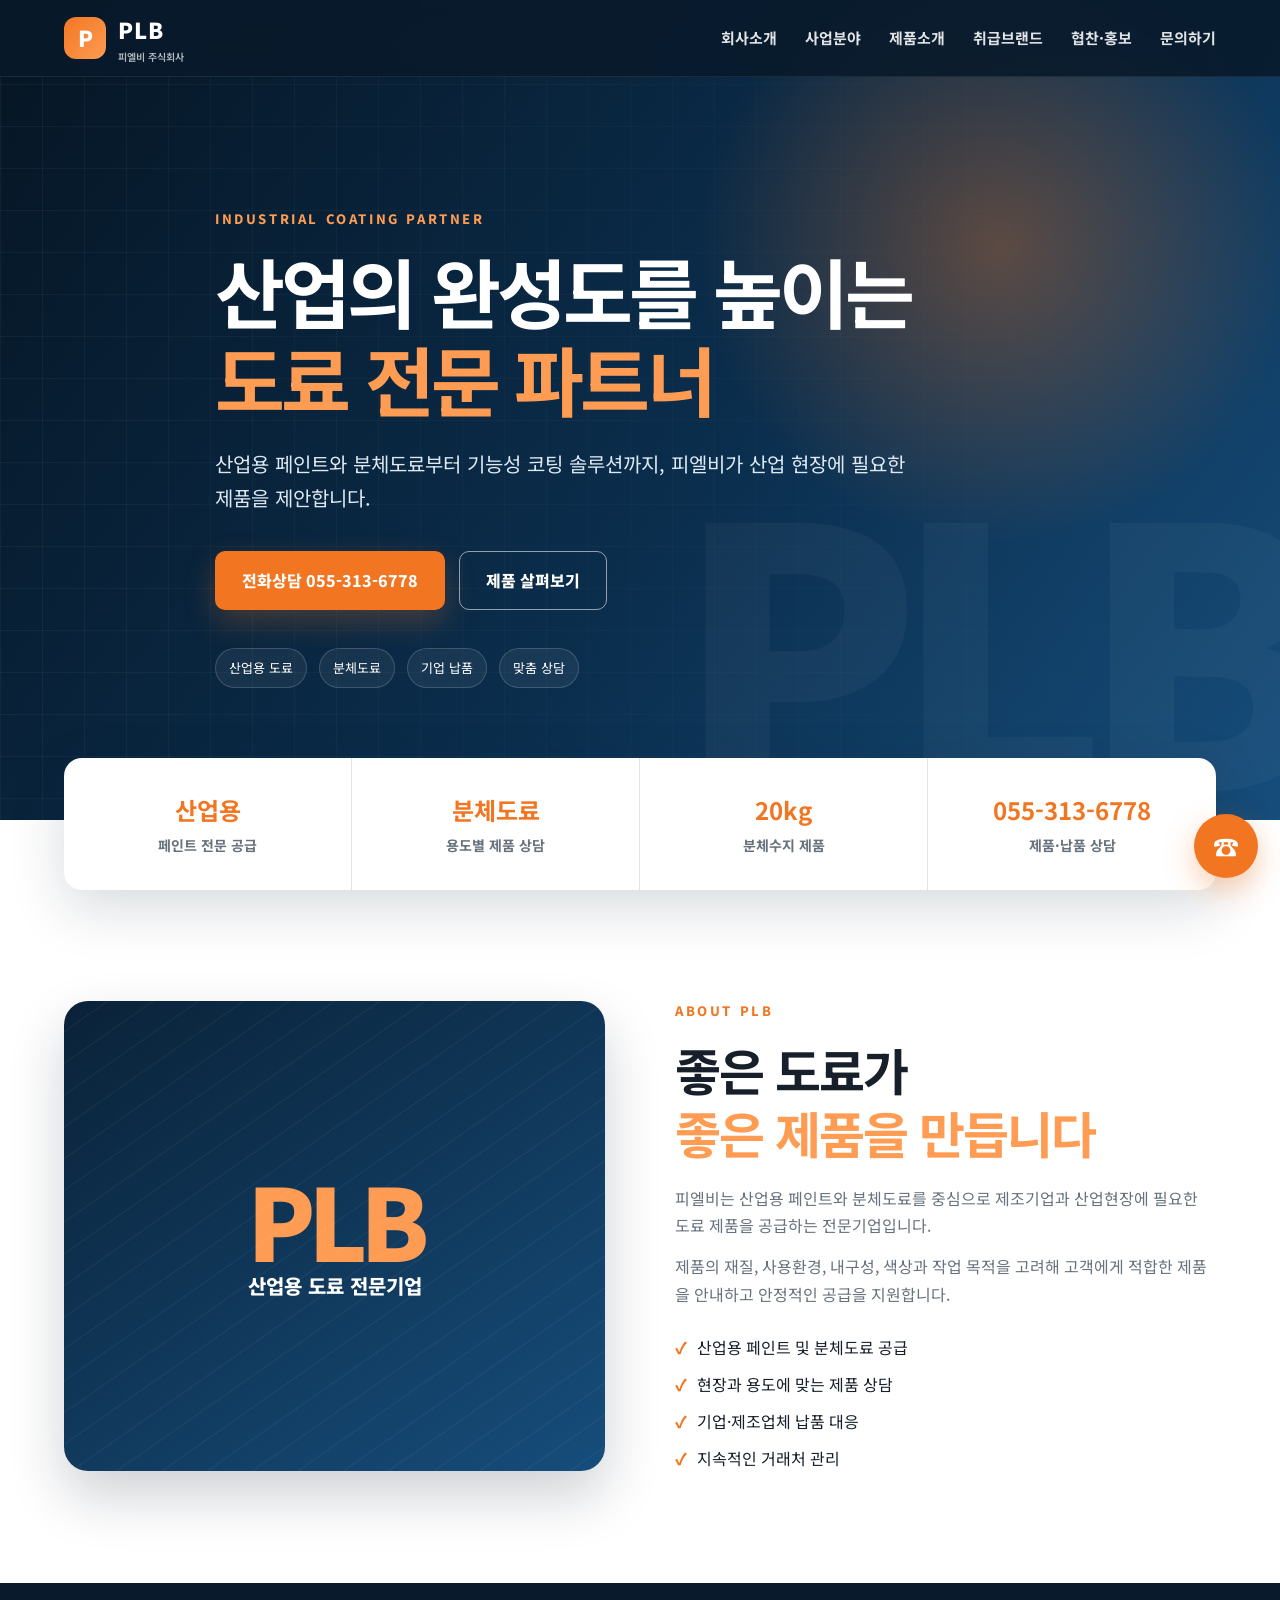
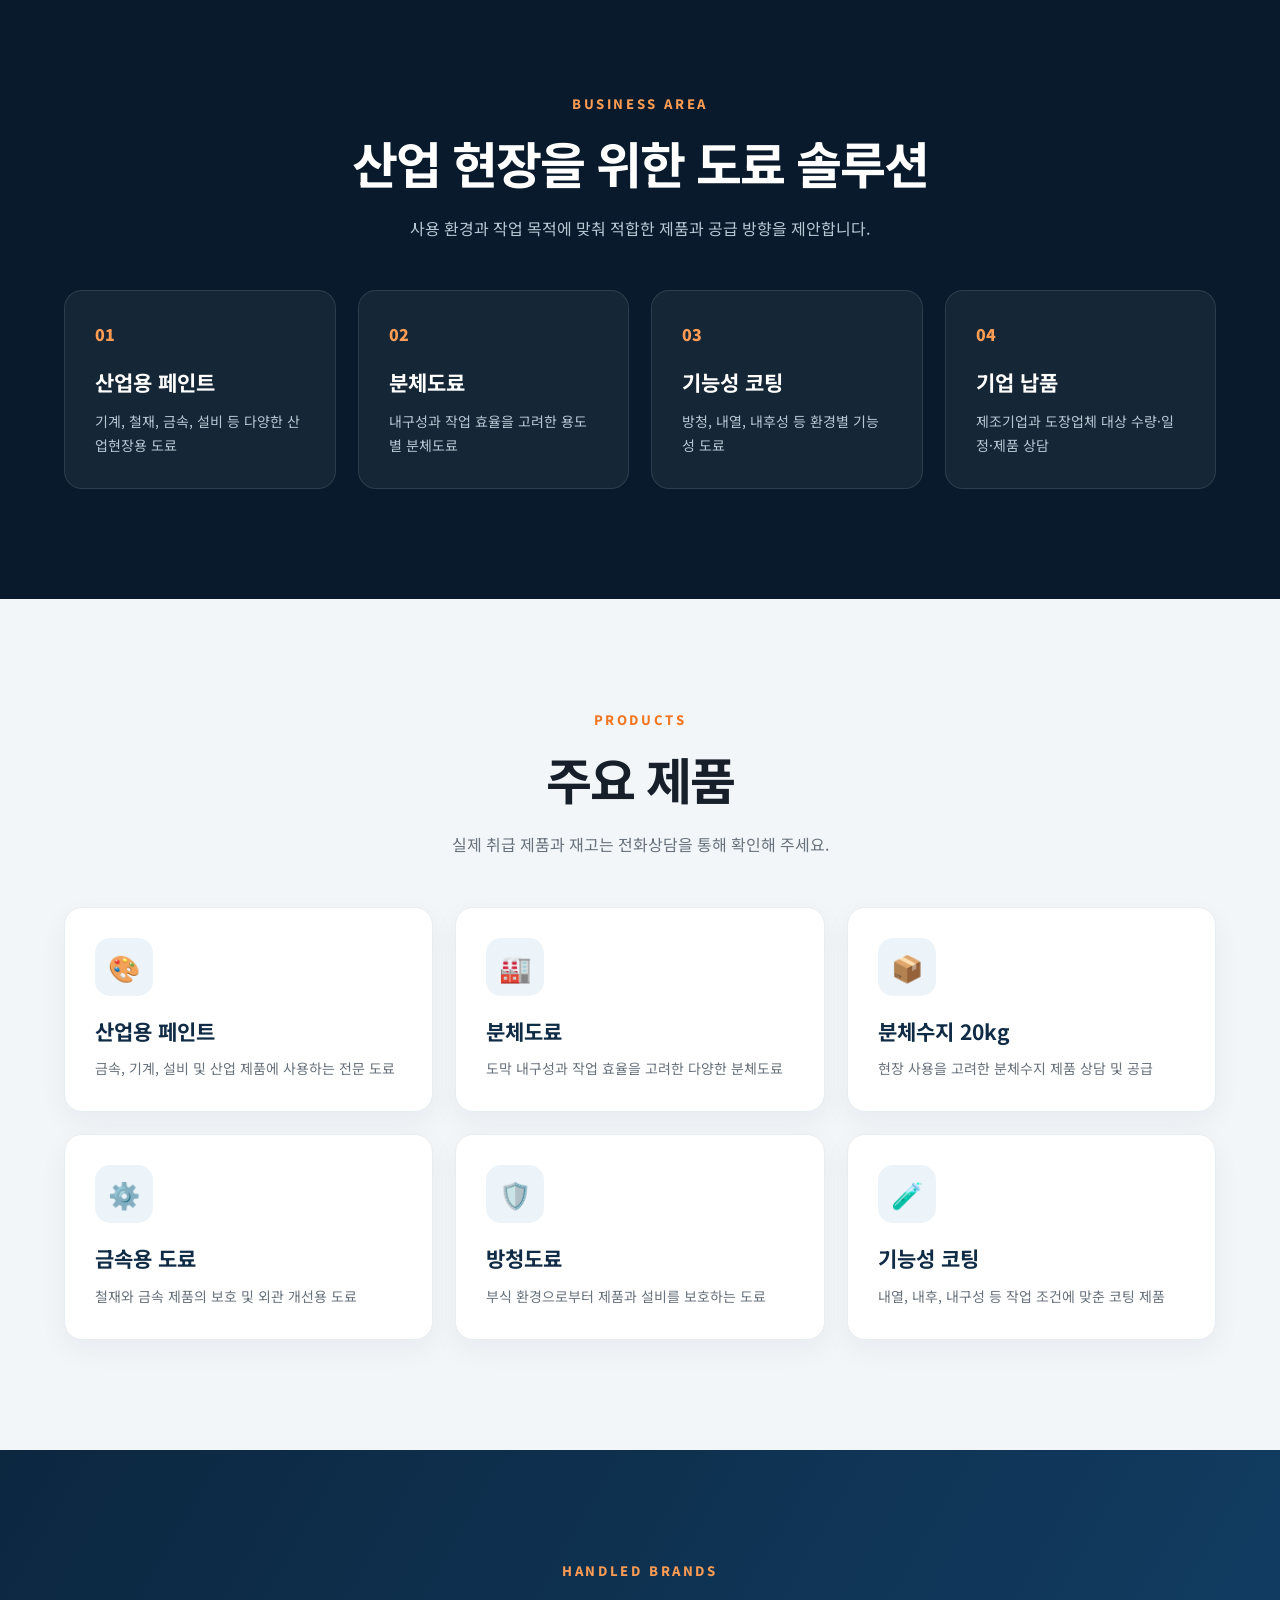
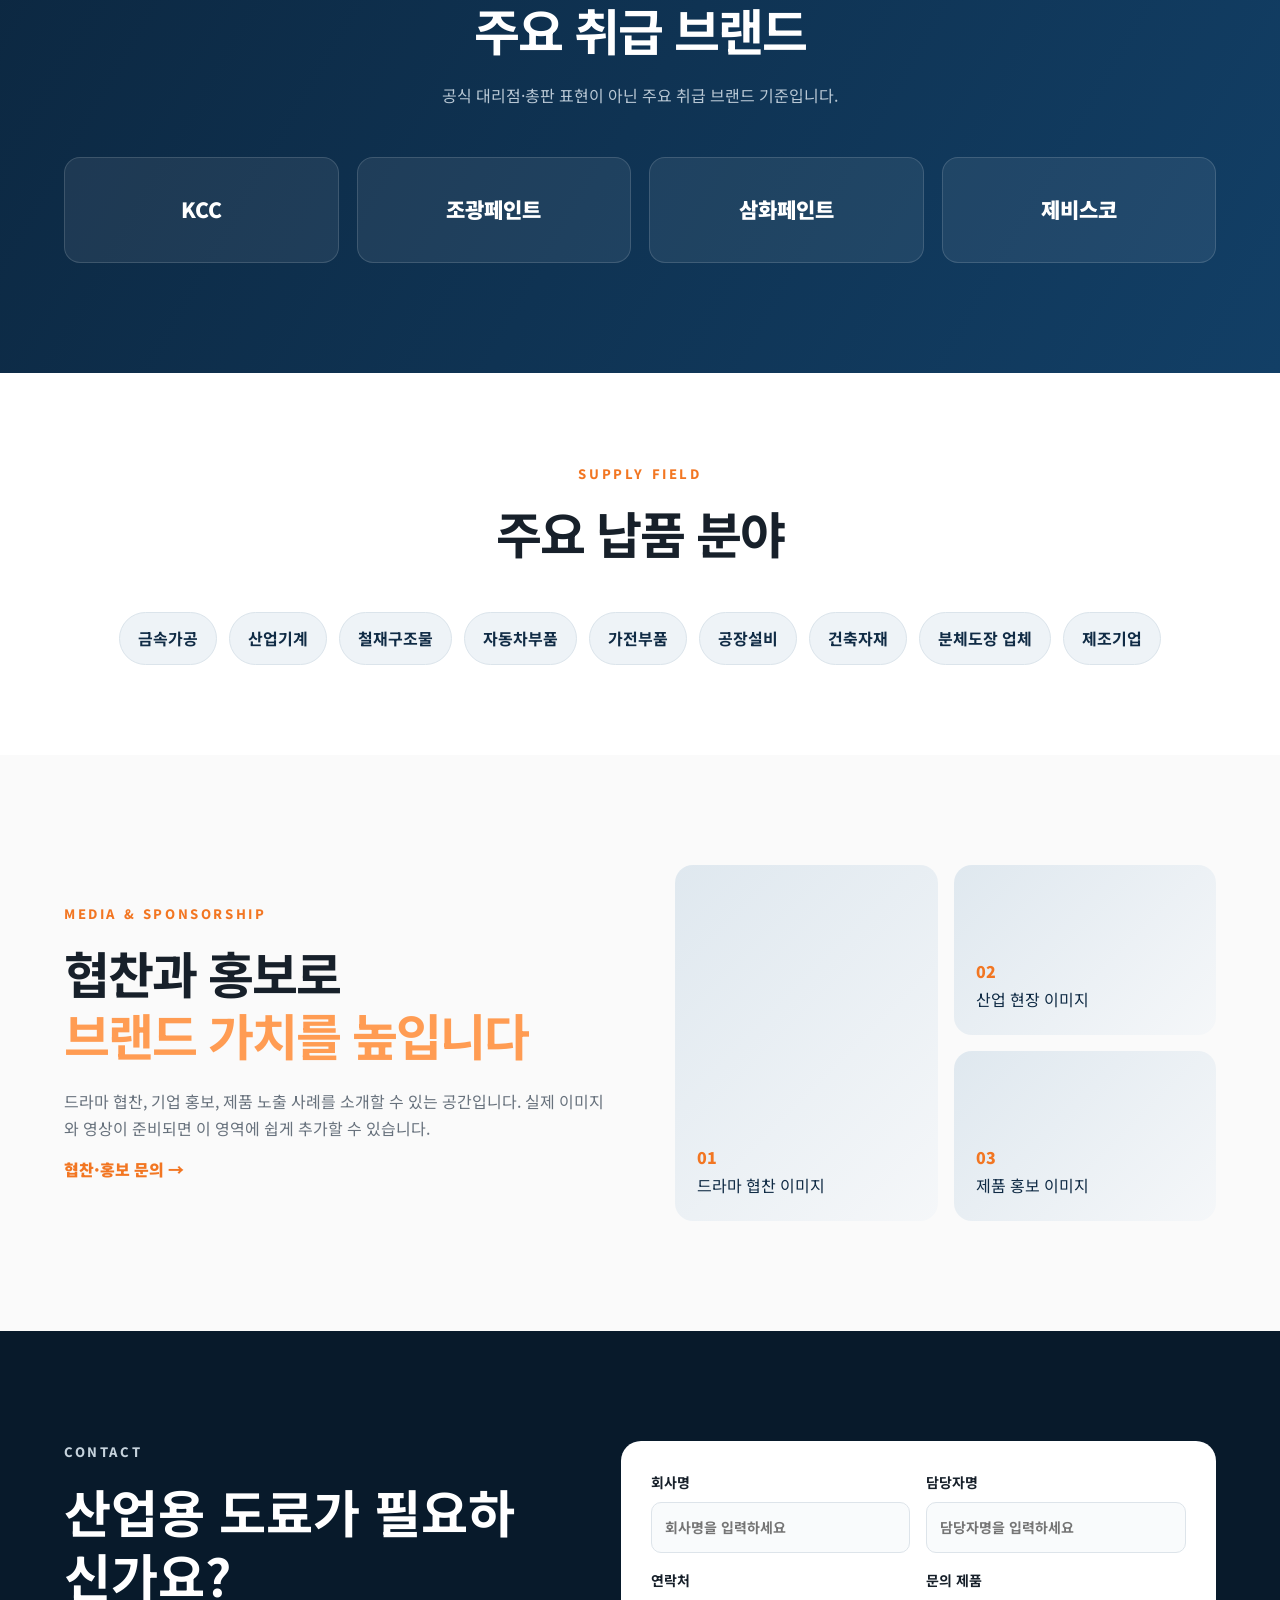
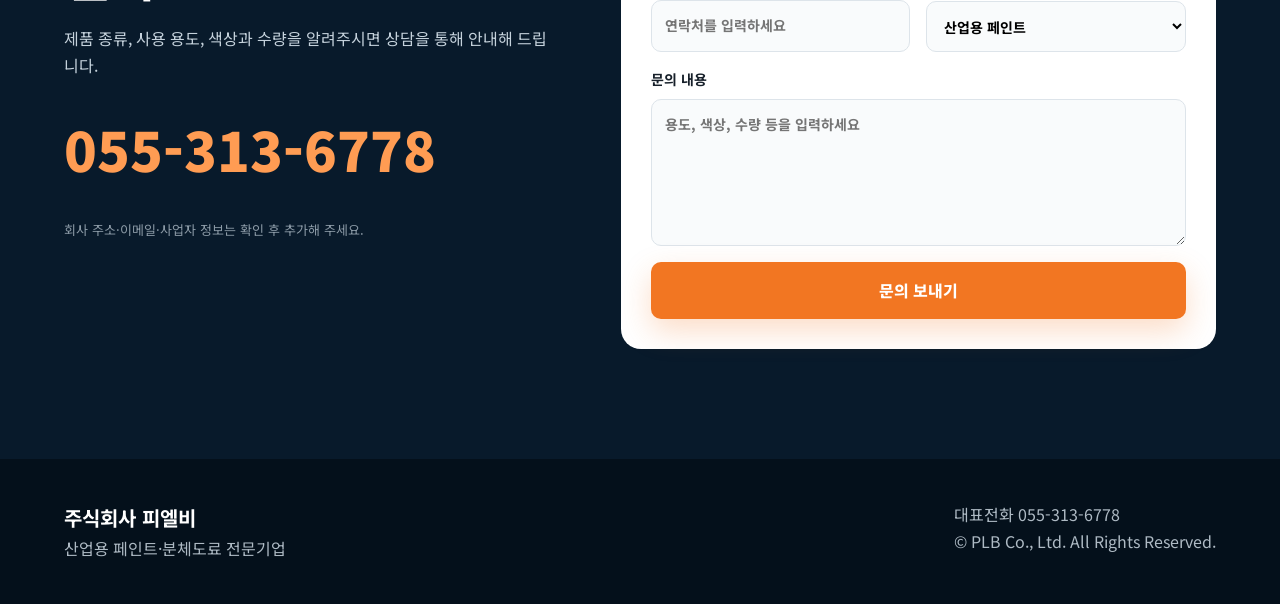
==== index.html @ a0f91a9f "Add files via upload" ====
<!DOCTYPE html>
<html lang="ko">
<head>
  <meta charset="UTF-8" />
  <meta name="viewport" content="width=device-width, initial-scale=1.0" />
  <meta name="description" content="피엘비 주식회사 산업용 페인트·분체도료 전문기업. 제품 및 기업 납품 상담 055-313-6778." />
  <meta name="keywords" content="피엘비, PLB, 산업용 페인트, 분체도료, 분체수지, 공업용 도료, 금속용 도료" />
  <meta property="og:title" content="피엘비 주식회사 | 산업용 페인트·분체도료 전문기업" />
  <meta property="og:description" content="산업의 완성도를 높이는 도료 전문 파트너, 피엘비" />
  <meta property="og:type" content="website" />
  <meta name="theme-color" content="#081a2b" />
  <title>피엘비 주식회사 | 산업용 페인트·분체도료 전문기업</title>
  <link rel="stylesheet" href="style.css" />
</head>
<body>
  <header class="site-header" id="top">
    <div class="container nav-wrap">
      <a class="logo" href="#home" aria-label="피엘비 홈">
        <span class="logo-mark">P</span>
        <span class="logo-text">PLB <small>피엘비 주식회사</small></span>
      </a>

      <button class="menu-toggle" id="menuToggle" aria-label="메뉴 열기" aria-expanded="false">☰</button>

      <nav class="main-nav" id="mainNav">
        <a href="#about">회사소개</a>
        <a href="#business">사업분야</a>
        <a href="#products">제품소개</a>
        <a href="#brands">취급브랜드</a>
        <a href="#media">협찬·홍보</a>
        <a href="#contact">문의하기</a>
      </nav>
    </div>
  </header>

  <main>
    <section class="hero" id="home">
      <div class="hero-grid"></div>
      <div class="container hero-content reveal">
        <p class="eyebrow">INDUSTRIAL COATING PARTNER</p>
        <h1>산업의 완성도를 높이는<br /><span>도료 전문 파트너</span></h1>
        <p class="hero-copy">
          산업용 페인트와 분체도료부터 기능성 코팅 솔루션까지,
          피엘비가 산업 현장에 필요한 제품을 제안합니다.
        </p>
        <div class="hero-actions">
          <a class="btn btn-primary" href="tel:0553136778">전화상담 055-313-6778</a>
          <a class="btn btn-outline" href="#products">제품 살펴보기</a>
        </div>
        <div class="hero-points">
          <span>산업용 도료</span>
          <span>분체도료</span>
          <span>기업 납품</span>
          <span>맞춤 상담</span>
        </div>
      </div>
    </section>

    <section class="stats">
      <div class="container stats-grid reveal">
        <article><strong>산업용</strong><span>페인트 전문 공급</span></article>
        <article><strong>분체도료</strong><span>용도별 제품 상담</span></article>
        <article><strong>20kg</strong><span>분체수지 제품</span></article>
        <article><strong>055-313-6778</strong><span>제품·납품 상담</span></article>
      </div>
    </section>

    <section class="section about" id="about">
      <div class="container two-col">
        <div class="visual-panel reveal">
          <div class="visual-badge">PLB</div>
          <p>산업용 도료 전문기업</p>
          <div class="coating-lines"></div>
        </div>
        <div class="section-copy reveal">
          <p class="eyebrow dark">ABOUT PLB</p>
          <h2>좋은 도료가<br /><span>좋은 제품을 만듭니다</span></h2>
          <p>
            피엘비는 산업용 페인트와 분체도료를 중심으로 제조기업과 산업현장에 필요한
            도료 제품을 공급하는 전문기업입니다.
          </p>
          <p>
            제품의 재질, 사용환경, 내구성, 색상과 작업 목적을 고려해 고객에게 적합한
            제품을 안내하고 안정적인 공급을 지원합니다.
          </p>
          <ul class="check-list">
            <li>산업용 페인트 및 분체도료 공급</li>
            <li>현장과 용도에 맞는 제품 상담</li>
            <li>기업·제조업체 납품 대응</li>
            <li>지속적인 거래처 관리</li>
          </ul>
        </div>
      </div>
    </section>

    <section class="section section-dark" id="business">
      <div class="container">
        <div class="section-heading reveal">
          <p class="eyebrow">BUSINESS AREA</p>
          <h2>산업 현장을 위한 도료 솔루션</h2>
          <p>사용 환경과 작업 목적에 맞춰 적합한 제품과 공급 방향을 제안합니다.</p>
        </div>
        <div class="card-grid four">
          <article class="info-card reveal"><span>01</span><h3>산업용 페인트</h3><p>기계, 철재, 금속, 설비 등 다양한 산업현장용 도료</p></article>
          <article class="info-card reveal"><span>02</span><h3>분체도료</h3><p>내구성과 작업 효율을 고려한 용도별 분체도료</p></article>
          <article class="info-card reveal"><span>03</span><h3>기능성 코팅</h3><p>방청, 내열, 내후성 등 환경별 기능성 도료</p></article>
          <article class="info-card reveal"><span>04</span><h3>기업 납품</h3><p>제조기업과 도장업체 대상 수량·일정·제품 상담</p></article>
        </div>
      </div>
    </section>

    <section class="section products" id="products">
      <div class="container">
        <div class="section-heading reveal">
          <p class="eyebrow dark">PRODUCTS</p>
          <h2>주요 제품</h2>
          <p>실제 취급 제품과 재고는 전화상담을 통해 확인해 주세요.</p>
        </div>
        <div class="card-grid three">
          <article class="product-card reveal"><div class="icon">🎨</div><h3>산업용 페인트</h3><p>금속, 기계, 설비 및 산업 제품에 사용하는 전문 도료</p></article>
          <article class="product-card reveal"><div class="icon">🏭</div><h3>분체도료</h3><p>도막 내구성과 작업 효율을 고려한 다양한 분체도료</p></article>
          <article class="product-card reveal"><div class="icon">📦</div><h3>분체수지 20kg</h3><p>현장 사용을 고려한 분체수지 제품 상담 및 공급</p></article>
          <article class="product-card reveal"><div class="icon">⚙️</div><h3>금속용 도료</h3><p>철재와 금속 제품의 보호 및 외관 개선용 도료</p></article>
          <article class="product-card reveal"><div class="icon">🛡️</div><h3>방청도료</h3><p>부식 환경으로부터 제품과 설비를 보호하는 도료</p></article>
          <article class="product-card reveal"><div class="icon">🧪</div><h3>기능성 코팅</h3><p>내열, 내후, 내구성 등 작업 조건에 맞춘 코팅 제품</p></article>
        </div>
      </div>
    </section>

    <section class="section brands" id="brands">
      <div class="container">
        <div class="section-heading reveal">
          <p class="eyebrow">HANDLED BRANDS</p>
          <h2>주요 취급 브랜드</h2>
          <p>공식 대리점·총판 표현이 아닌 주요 취급 브랜드 기준입니다.</p>
        </div>
        <div class="brand-grid reveal">
          <div>KCC</div>
          <div>조광페인트</div>
          <div>삼화페인트</div>
          <div>제비스코</div>
        </div>
      </div>
    </section>

    <section class="section supply">
      <div class="container">
        <div class="section-heading reveal">
          <p class="eyebrow dark">SUPPLY FIELD</p>
          <h2>주요 납품 분야</h2>
        </div>
        <div class="tag-list reveal">
          <span>금속가공</span><span>산업기계</span><span>철재구조물</span><span>자동차부품</span>
          <span>가전부품</span><span>공장설비</span><span>건축자재</span><span>분체도장 업체</span><span>제조기업</span>
        </div>
      </div>
    </section>

    <section class="section media" id="media">
      <div class="container two-col media-grid">
        <div class="section-copy reveal">
          <p class="eyebrow dark">MEDIA & SPONSORSHIP</p>
          <h2>협찬과 홍보로<br /><span>브랜드 가치를 높입니다</span></h2>
          <p>
            드라마 협찬, 기업 홍보, 제품 노출 사례를 소개할 수 있는 공간입니다.
            실제 이미지와 영상이 준비되면 이 영역에 쉽게 추가할 수 있습니다.
          </p>
          <a class="text-link" href="#contact">협찬·홍보 문의 →</a>
        </div>
        <div class="gallery-placeholder reveal">
          <div><span>01</span><p>드라마 협찬 이미지</p></div>
          <div><span>02</span><p>산업 현장 이미지</p></div>
          <div><span>03</span><p>제품 홍보 이미지</p></div>
        </div>
      </div>
    </section>

    <section class="contact-section" id="contact">
      <div class="container contact-grid">
        <div class="contact-copy reveal">
          <p class="eyebrow">CONTACT</p>
          <h2>산업용 도료가 필요하신가요?</h2>
          <p>제품 종류, 사용 용도, 색상과 수량을 알려주시면 상담을 통해 안내해 드립니다.</p>
          <a class="phone" href="tel:0553136778">055-313-6778</a>
          <p class="notice">회사 주소·이메일·사업자 정보는 확인 후 추가해 주세요.</p>
        </div>

        <form class="contact-form reveal" name="plb-contact" method="POST" data-netlify="true">
          <input type="hidden" name="form-name" value="plb-contact" />
          <label>회사명<input type="text" name="company" placeholder="회사명을 입력하세요" /></label>
          <label>담당자명<input type="text" name="name" placeholder="담당자명을 입력하세요" required /></label>
          <label>연락처<input type="tel" name="phone" placeholder="연락처를 입력하세요" required /></label>
          <label>문의 제품
            <select name="product">
              <option>산업용 페인트</option>
              <option>분체도료</option>
              <option>분체수지</option>
              <option>금속·방청도료</option>
              <option>기타</option>
            </select>
          </label>
          <label>문의 내용<textarea name="message" rows="5" placeholder="용도, 색상, 수량 등을 입력하세요" required></textarea></label>
          <button class="btn btn-primary full" type="submit">문의 보내기</button>
        </form>
      </div>
    </section>
  </main>

  <footer>
    <div class="container footer-wrap">
      <div><strong>주식회사 피엘비</strong><p>산업용 페인트·분체도료 전문기업</p></div>
      <div><p>대표전화 055-313-6778</p><p>© PLB Co., Ltd. All Rights Reserved.</p></div>
    </div>
  </footer>

  <a class="floating-call" href="tel:0553136778" aria-label="전화상담">☎</a>
  <button class="top-button" id="topButton" aria-label="맨 위로">↑</button>

  <script src="script.js"></script>
</body>
</html>
---- style.css ----
@import url('https://fonts.googleapis.com/css2?family=Noto+Sans+KR:wght@400;500;600;700;800;900&display=swap');

:root{
  --navy:#081a2b;
  --navy2:#102b45;
  --blue:#164d7b;
  --orange:#f27622;
  --orange2:#ff9c53;
  --white:#fff;
  --ink:#17202a;
  --muted:#68727d;
  --soft:#f3f6f9;
  --line:#dde4ea;
}
*{box-sizing:border-box;margin:0;padding:0}
html{scroll-behavior:smooth}
body{font-family:'Noto Sans KR',sans-serif;color:var(--ink);line-height:1.7;background:#fff}
a{text-decoration:none;color:inherit}
button,input,select,textarea{font:inherit}
.container{width:min(1180px,90%);margin:auto}
.site-header{position:fixed;top:0;left:0;width:100%;z-index:1000;background:rgba(8,26,43,.88);backdrop-filter:blur(12px);border-bottom:1px solid rgba(255,255,255,.08)}
.nav-wrap{height:76px;display:flex;align-items:center;justify-content:space-between}
.logo{display:flex;align-items:center;gap:12px;color:white;font-weight:900}
.logo-mark{width:42px;height:42px;border-radius:12px;background:linear-gradient(135deg,var(--orange),var(--orange2));display:grid;place-items:center;font-size:22px}
.logo-text{font-size:22px;letter-spacing:.04em}
.logo-text small{display:block;font-size:10px;font-weight:600;opacity:.7;letter-spacing:0}
.main-nav{display:flex;gap:28px}
.main-nav a{color:#fff;font-size:15px;font-weight:700;opacity:.88;transition:.25s}
.main-nav a:hover{color:var(--orange2);opacity:1}
.menu-toggle{display:none;color:white;background:none;border:0;font-size:28px}
.hero{min-height:820px;display:flex;align-items:center;position:relative;overflow:hidden;background:
radial-gradient(circle at 78% 30%,rgba(242,118,34,.35),transparent 26%),
linear-gradient(125deg,#061523 0%,#0b2f4f 58%,#164d7b 100%);color:white;padding-top:76px}
.hero-grid{position:absolute;inset:0;background-image:linear-gradient(rgba(255,255,255,.045) 1px,transparent 1px),linear-gradient(90deg,rgba(255,255,255,.045) 1px,transparent 1px);background-size:42px 42px;mask-image:linear-gradient(to right,#000,transparent)}
.hero:after{content:"PLB";position:absolute;right:-20px;bottom:-120px;font-size:360px;font-weight:900;letter-spacing:-.08em;color:rgba(255,255,255,.035)}
.hero-content{position:relative;z-index:2;max-width:850px}
.eyebrow{font-size:13px;letter-spacing:.2em;font-weight:800;color:var(--orange2);margin-bottom:16px}
.eyebrow.dark{color:var(--orange)}
.hero h1{font-size:clamp(44px,6vw,76px);line-height:1.16;letter-spacing:-.05em;margin-bottom:24px}
.hero h1 span,.section-copy h2 span{color:var(--orange2)}
.hero-copy{font-size:20px;max-width:700px;color:#dce8f2;margin-bottom:36px}
.hero-actions{display:flex;gap:14px;flex-wrap:wrap}
.btn{display:inline-flex;align-items:center;justify-content:center;padding:15px 26px;border-radius:10px;font-weight:800;border:1px solid transparent;transition:.25s}
.btn:hover{transform:translateY(-3px)}
.btn-primary{background:var(--orange);color:#fff;box-shadow:0 12px 30px rgba(242,118,34,.25)}
.btn-outline{border-color:rgba(255,255,255,.55);color:white}
.btn-outline:hover{background:white;color:var(--navy)}
.hero-points{display:flex;gap:12px;flex-wrap:wrap;margin-top:38px}
.hero-points span{padding:8px 13px;border:1px solid rgba(255,255,255,.16);border-radius:999px;background:rgba(255,255,255,.06);font-size:13px}
.stats{margin-top:-62px;position:relative;z-index:5}
.stats-grid{display:grid;grid-template-columns:repeat(4,1fr);background:white;border-radius:18px;box-shadow:0 18px 55px rgba(9,29,47,.16);overflow:hidden}
.stats article{padding:32px 20px;text-align:center;border-right:1px solid var(--line)}
.stats article:last-child{border:0}
.stats strong{display:block;color:var(--orange);font-size:24px}
.stats span{font-size:14px;color:var(--muted);font-weight:700}
.section{padding:110px 0}
.two-col{display:grid;grid-template-columns:1fr 1fr;gap:70px;align-items:center}
.visual-panel{height:470px;border-radius:24px;background:linear-gradient(145deg,#0a2238,#164d7b);color:white;display:flex;flex-direction:column;align-items:center;justify-content:center;position:relative;overflow:hidden;box-shadow:0 25px 55px rgba(8,26,43,.2)}
.visual-badge{font-size:100px;font-weight:900;letter-spacing:-.08em;color:var(--orange2);line-height:1}
.visual-panel p{font-size:20px;font-weight:800}
.coating-lines{position:absolute;inset:0;background:repeating-linear-gradient(145deg,transparent 0 24px,rgba(255,255,255,.04) 25px 26px)}
.section-copy h2,.section-heading h2{font-size:clamp(34px,4vw,50px);line-height:1.25;letter-spacing:-.04em;margin-bottom:22px}
.section-copy>p:not(.eyebrow){color:var(--muted);margin-bottom:14px}
.check-list{list-style:none;margin-top:26px;display:grid;gap:10px}
.check-list li:before{content:"✓";color:var(--orange);font-weight:900;margin-right:10px}
.section-dark{background:var(--navy);color:white}
.section-heading{text-align:center;max-width:760px;margin:0 auto 48px}
.section-heading>p:last-child{color:var(--muted)}
.section-dark .section-heading>p:last-child,.brands .section-heading>p:last-child{color:#b8c7d4}
.card-grid{display:grid;gap:22px}
.card-grid.four{grid-template-columns:repeat(4,1fr)}
.card-grid.three{grid-template-columns:repeat(3,1fr)}
.info-card{padding:30px;border:1px solid rgba(255,255,255,.1);border-radius:18px;background:rgba(255,255,255,.055);transition:.25s}
.info-card:hover{transform:translateY(-6px);border-color:rgba(242,118,34,.6)}
.info-card span{color:var(--orange2);font-weight:900}
.info-card h3{margin:16px 0 10px;font-size:21px}
.info-card p{color:#b8c7d4;font-size:14px}
.products{background:var(--soft)}
.product-card{background:white;padding:30px;border-radius:18px;border:1px solid #e8edf1;box-shadow:0 10px 28px rgba(8,26,43,.05);transition:.25s}
.product-card:hover{transform:translateY(-7px);box-shadow:0 18px 35px rgba(8,26,43,.1)}
.product-card .icon{width:58px;height:58px;border-radius:15px;background:#edf4f9;display:grid;place-items:center;font-size:26px;margin-bottom:18px}
.product-card h3{font-size:21px;margin-bottom:8px;color:var(--navy2)}
.product-card p{color:var(--muted);font-size:14px}
.brands{background:linear-gradient(120deg,#0c2740,#123f66);color:white}
.brand-grid{display:grid;grid-template-columns:repeat(4,1fr);gap:18px}
.brand-grid div{padding:34px 16px;border:1px solid rgba(255,255,255,.14);background:rgba(255,255,255,.07);border-radius:16px;text-align:center;font-size:21px;font-weight:900}
.supply{padding-top:90px;padding-bottom:90px}
.tag-list{display:flex;justify-content:center;flex-wrap:wrap;gap:12px}
.tag-list span{padding:12px 18px;border-radius:999px;background:#eef3f7;color:var(--navy2);font-weight:700;border:1px solid #dbe4eb}
.media{background:#fafafa}
.gallery-placeholder{display:grid;grid-template-columns:1fr 1fr;gap:16px}
.gallery-placeholder div{min-height:170px;border-radius:18px;background:linear-gradient(135deg,#dfe8ef,#f5f7f9);padding:22px;display:flex;flex-direction:column;justify-content:flex-end;color:var(--navy2)}
.gallery-placeholder div:first-child{grid-row:span 2}
.gallery-placeholder span{font-weight:900;color:var(--orange)}
.text-link{font-weight:900;color:var(--orange)}
.contact-section{padding:110px 0;background:var(--navy);color:white}
.contact-grid{display:grid;grid-template-columns:.9fr 1.1fr;gap:70px;align-items:start}
.contact-copy h2{font-size:clamp(36px,4vw,52px);line-height:1.25;margin-bottom:18px}
.contact-copy>p{color:#c5d2dc}
.phone{display:block;font-size:clamp(34px,5vw,54px);font-weight:900;color:var(--orange2);margin:24px 0}
.notice{font-size:13px!important;opacity:.7}
.contact-form{background:white;color:var(--ink);padding:30px;border-radius:20px;display:grid;grid-template-columns:1fr 1fr;gap:16px}
.contact-form label{display:grid;gap:7px;font-weight:700;font-size:14px}
.contact-form label:last-of-type{grid-column:1/-1}
.contact-form input,.contact-form select,.contact-form textarea{width:100%;border:1px solid var(--line);border-radius:10px;padding:13px;background:#f9fbfc;outline:none}
.contact-form input:focus,.contact-form select:focus,.contact-form textarea:focus{border-color:var(--orange)}
.full{grid-column:1/-1;border:0;cursor:pointer}
footer{background:#04101b;color:#aebac4;padding:42px 0}
.footer-wrap{display:flex;justify-content:space-between;gap:30px}
.footer-wrap strong{color:white;font-size:20px}
.floating-call{position:fixed;right:22px;bottom:22px;width:64px;height:64px;border-radius:50%;display:grid;place-items:center;background:var(--orange);color:white;font-size:26px;z-index:900;box-shadow:0 12px 30px rgba(242,118,34,.35)}
.top-button{position:fixed;right:30px;bottom:96px;width:46px;height:46px;border-radius:50%;border:0;background:var(--navy2);color:white;cursor:pointer;opacity:0;pointer-events:none;transition:.25s}
.top-button.show{opacity:1;pointer-events:auto}
.reveal{opacity:0;transform:translateY(30px);transition:opacity .7s ease,transform .7s ease}
.reveal.visible{opacity:1;transform:none}
@media(max-width:900px){
  .menu-toggle{display:block}
  .main-nav{position:absolute;top:76px;left:0;width:100%;background:#0b2236;display:none;flex-direction:column;padding:24px;text-align:center}
  .main-nav.open{display:flex}
  .stats-grid{grid-template-columns:repeat(2,1fr)}
  .stats article:nth-child(2){border-right:0}
  .stats article:nth-child(-n+2){border-bottom:1px solid var(--line)}
  .two-col,.contact-grid{grid-template-columns:1fr}
  .card-grid.four,.card-grid.three{grid-template-columns:repeat(2,1fr)}
  .brand-grid{grid-template-columns:repeat(2,1fr)}
}
@media(max-width:600px){
  .hero{min-height:720px}
  .hero-copy{font-size:17px}
  .hero-actions{flex-direction:column}
  .btn{width:100%}
  .section{padding:80px 0}
  .stats{margin-top:-36px}
  .stats-grid,.card-grid.four,.card-grid.three,.brand-grid{grid-template-columns:1fr}
  .stats article{border-right:0;border-bottom:1px solid var(--line)!important}
  .visual-panel{height:340px}
  .contact-form{grid-template-columns:1fr;padding:22px}
  .contact-form label,.contact-form label:last-of-type,.full{grid-column:1}
  .footer-wrap{flex-direction:column}
  .gallery-placeholder{grid-template-columns:1fr}
  .gallery-placeholder div:first-child{grid-row:auto}
}
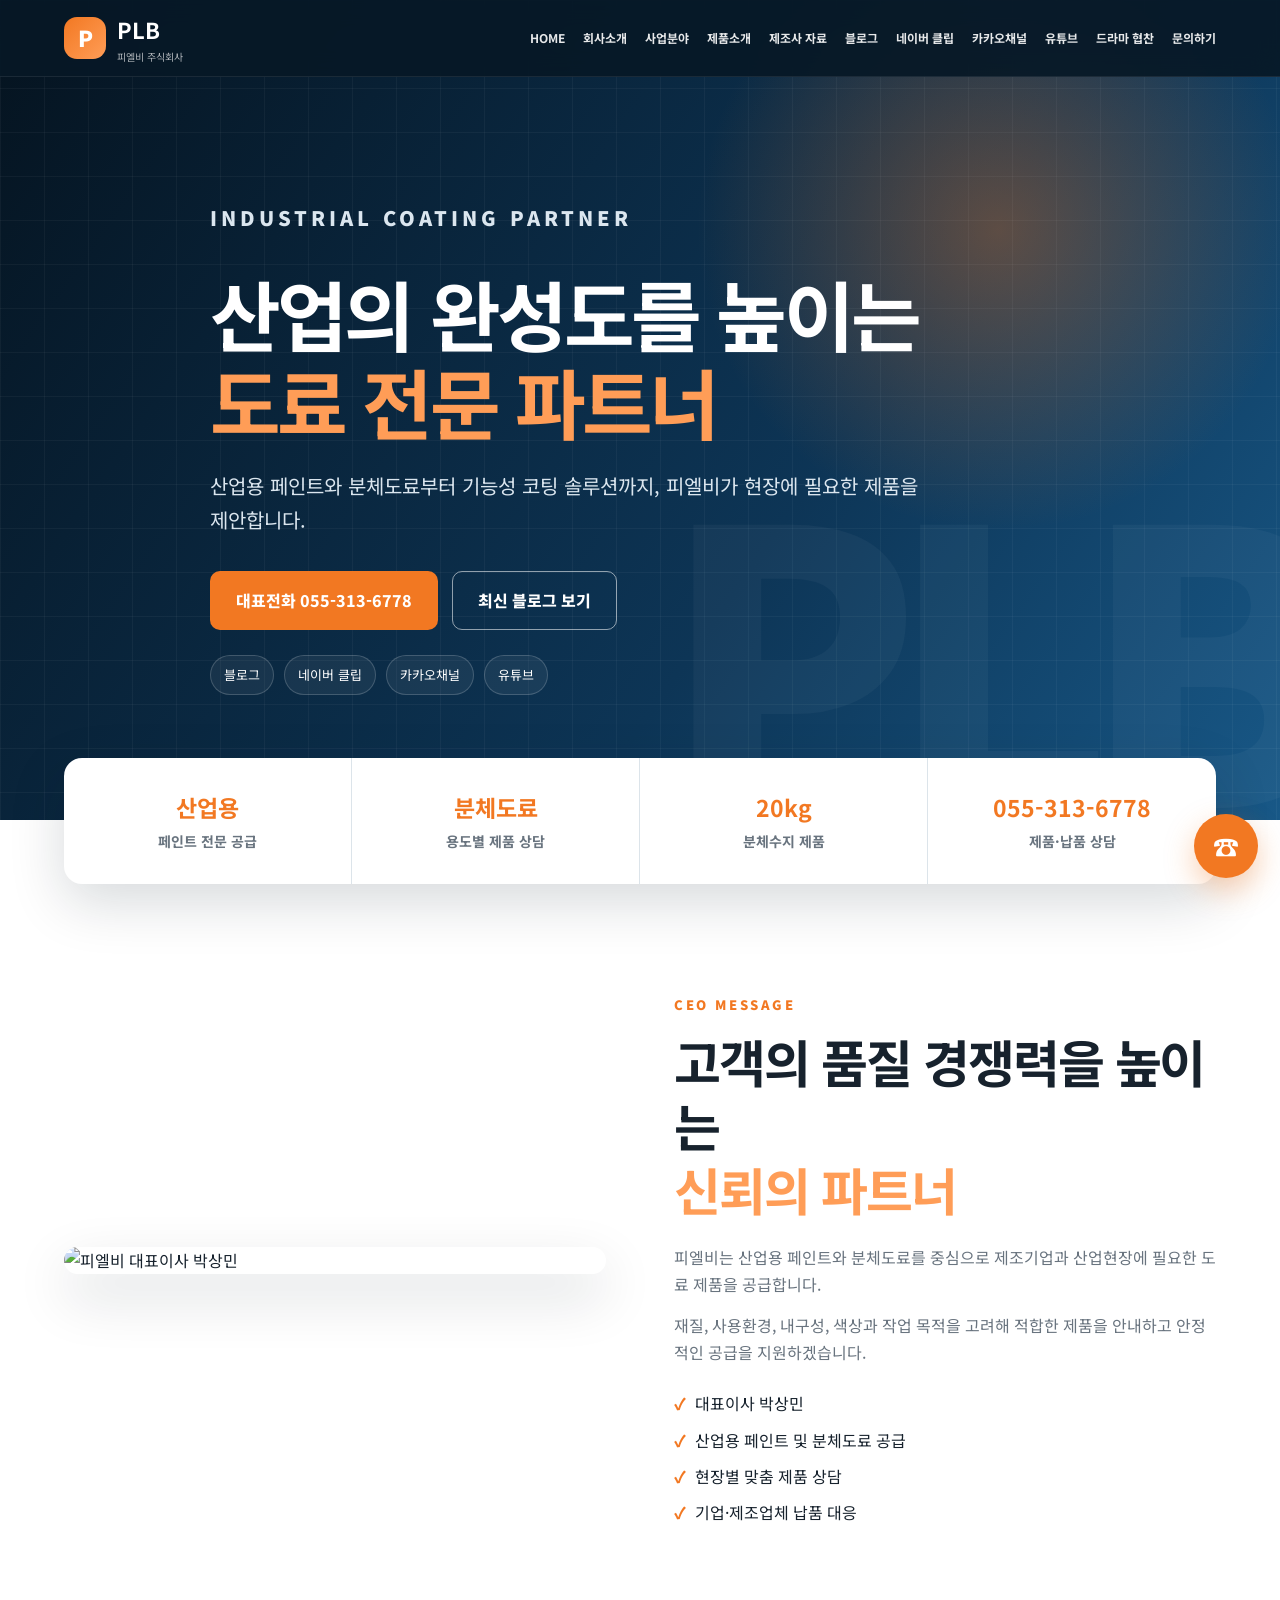
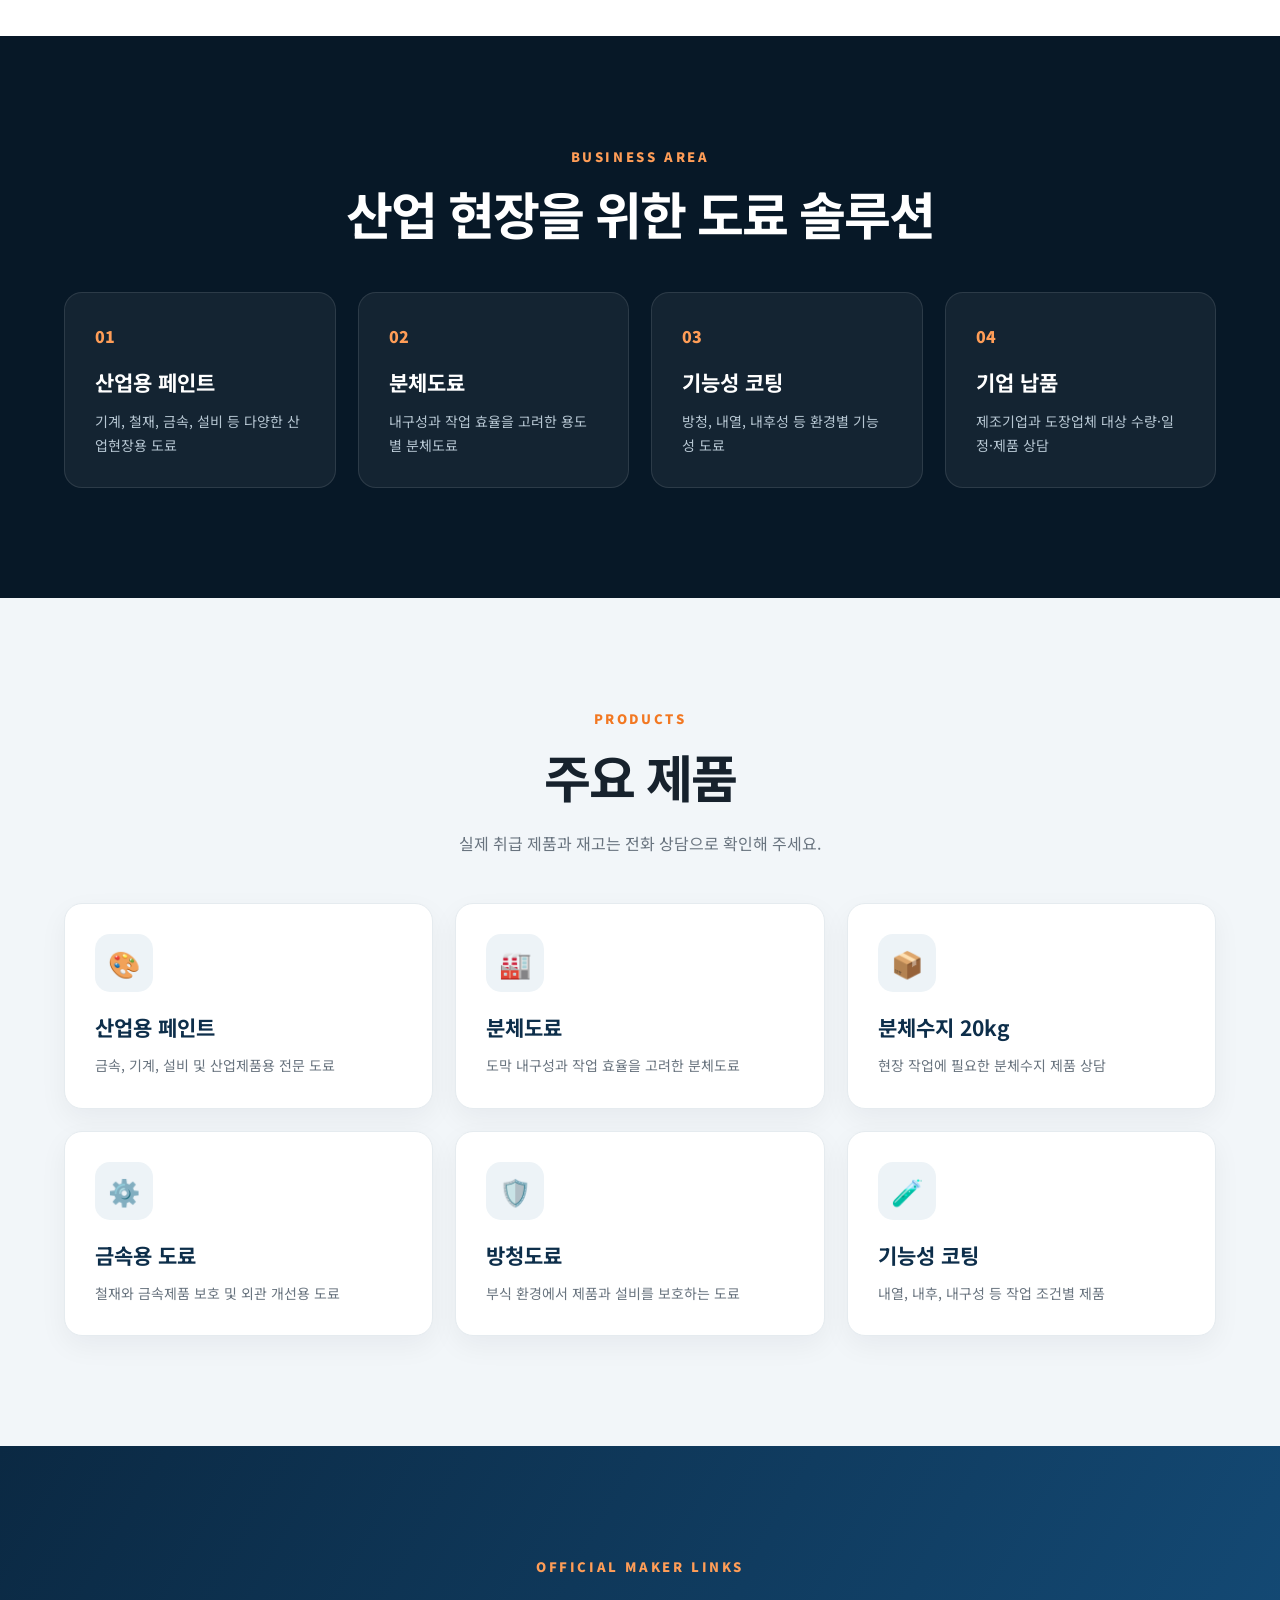
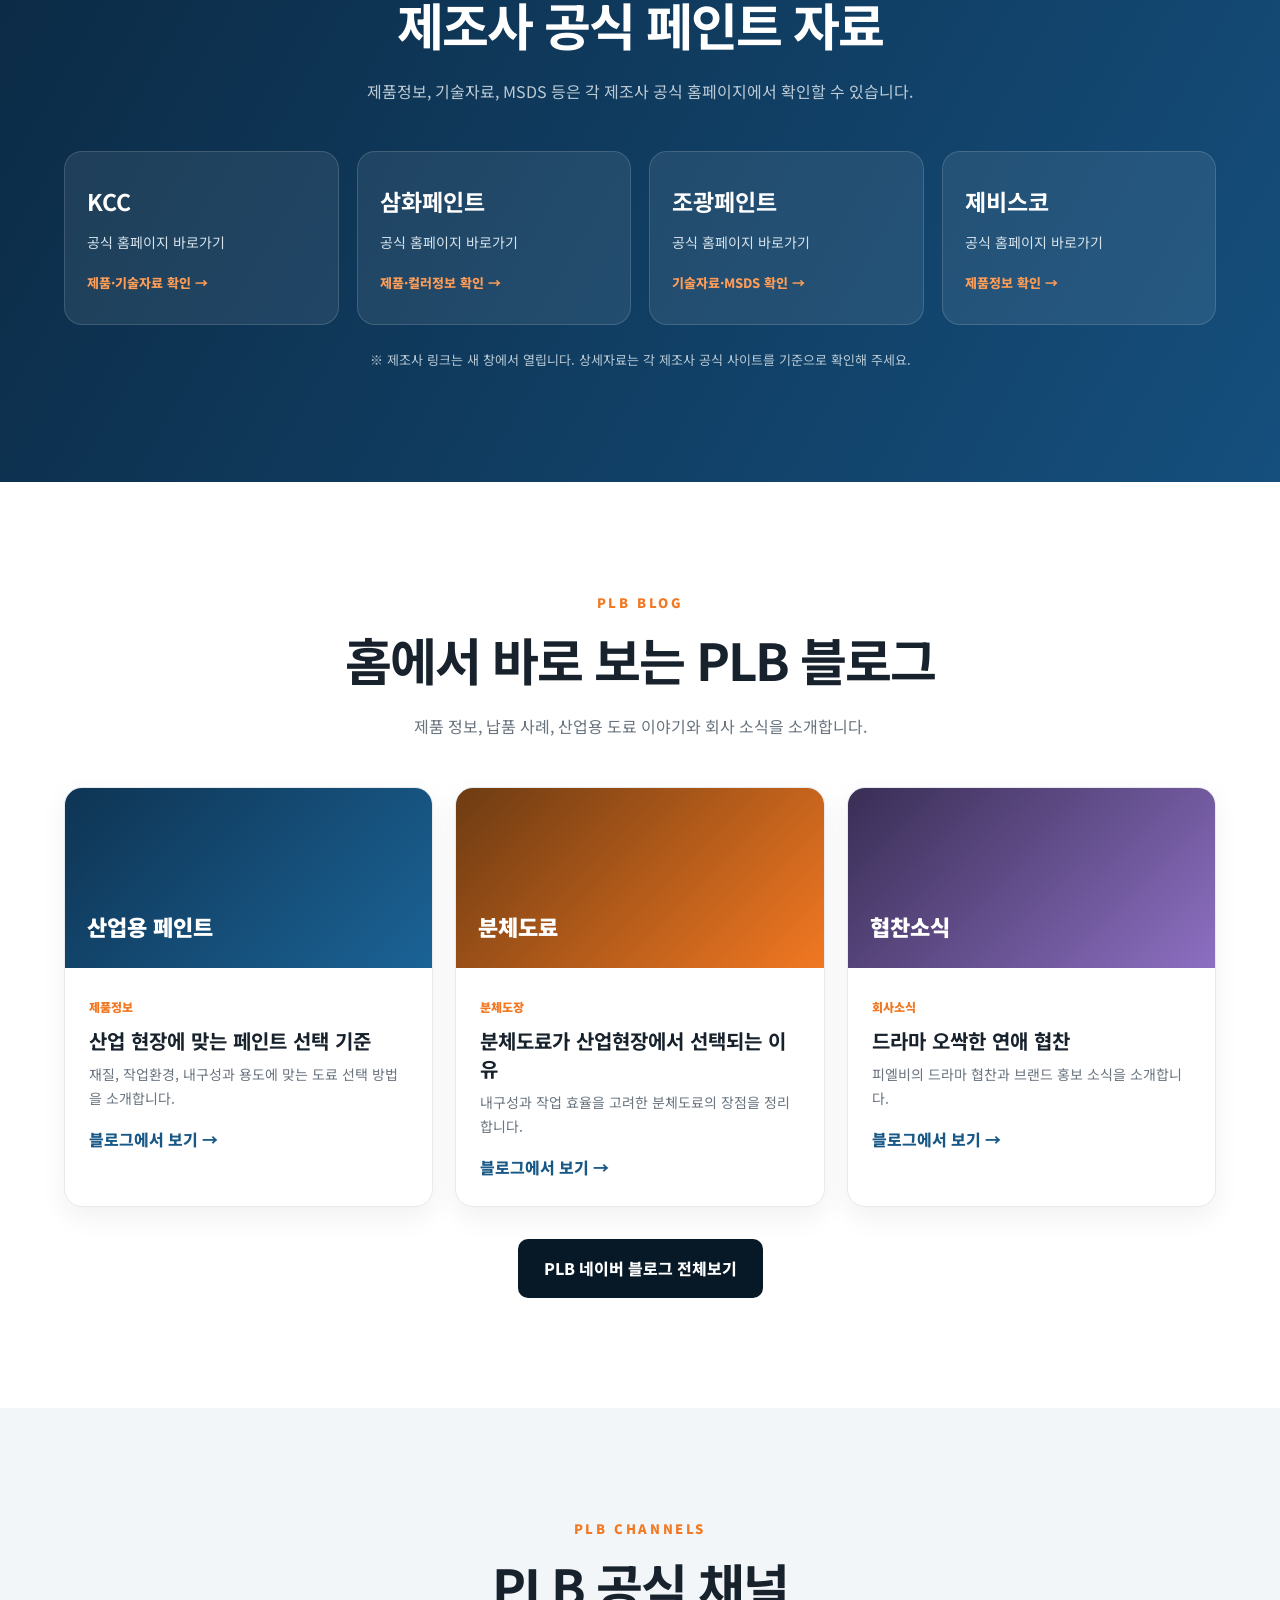
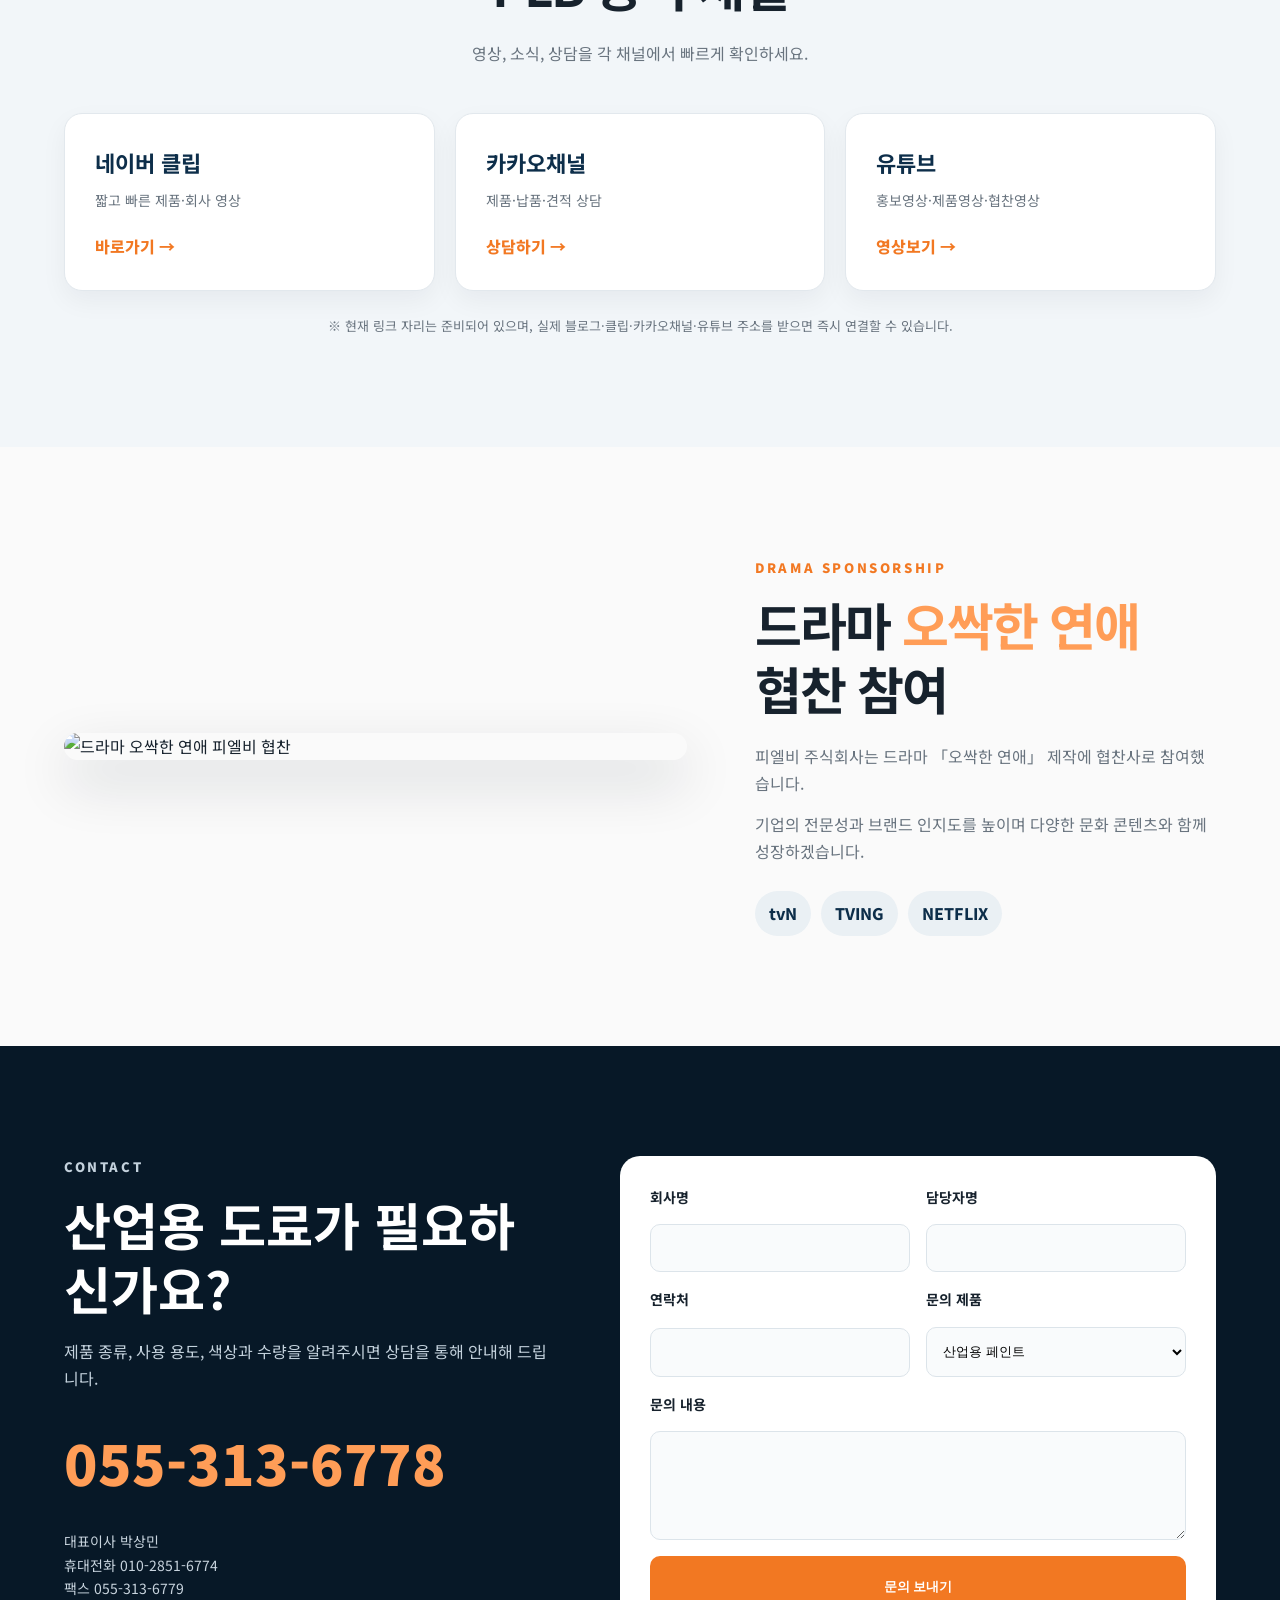
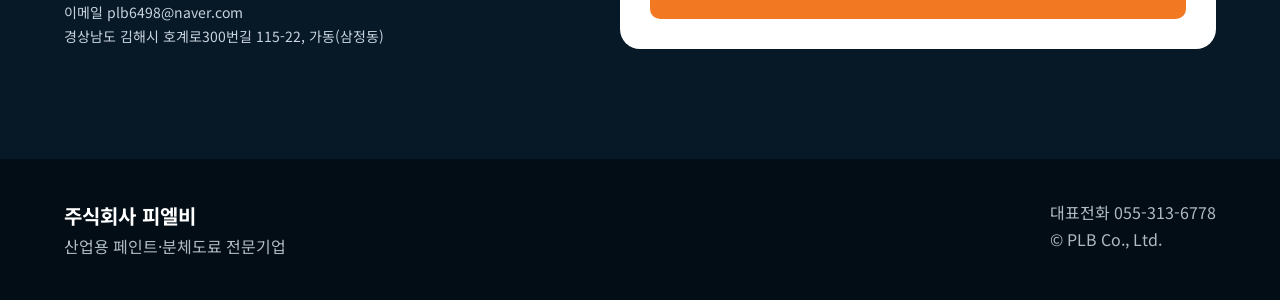
==== commit 17ee4b53: "Add files via upload" ====
--- a/index.html
+++ b/index.html
@@ -1,221 +1,238 @@
 <!DOCTYPE html>
 <html lang="ko">
 <head>
-  <meta charset="UTF-8" />
-  <meta name="viewport" content="width=device-width, initial-scale=1.0" />
-  <meta name="description" content="피엘비 주식회사 산업용 페인트·분체도료 전문기업. 제품 및 기업 납품 상담 055-313-6778." />
-  <meta name="keywords" content="피엘비, PLB, 산업용 페인트, 분체도료, 분체수지, 공업용 도료, 금속용 도료" />
-  <meta property="og:title" content="피엘비 주식회사 | 산업용 페인트·분체도료 전문기업" />
-  <meta property="og:description" content="산업의 완성도를 높이는 도료 전문 파트너, 피엘비" />
-  <meta property="og:type" content="website" />
-  <meta name="theme-color" content="#081a2b" />
-  <title>피엘비 주식회사 | 산업용 페인트·분체도료 전문기업</title>
-  <link rel="stylesheet" href="style.css" />
+  <meta charset="UTF-8">
+  <meta name="viewport" content="width=device-width, initial-scale=1.0">
+  <meta name="description" content="피엘비 주식회사 공식 홈페이지. 산업용 페인트, 분체도료, 제조사 공식자료, 블로그, 네이버 클립, 카카오채널, 유튜브, 드라마 협찬 및 기업 납품 상담.">
+  <meta name="keywords" content="피엘비, PLB, 산업용페인트, 분체도료, 분체수지, KCC, 삼화페인트, 조광페인트, 제비스코, 오싹한연애">
+  <meta property="og:title" content="피엘비 주식회사 | 산업용 도료 전문기업">
+  <meta property="og:description" content="산업의 완성도를 높이는 도료 전문 파트너">
+  <meta property="og:image" content="assets/drama-sponsorship.png">
+  <meta name="theme-color" content="#071827">
+  <title>피엘비 주식회사 | 산업용 도료 전문기업</title>
+  <link rel="stylesheet" href="style.css">
 </head>
 <body>
-  <header class="site-header" id="top">
-    <div class="container nav-wrap">
-      <a class="logo" href="#home" aria-label="피엘비 홈">
-        <span class="logo-mark">P</span>
-        <span class="logo-text">PLB <small>피엘비 주식회사</small></span>
-      </a>
-
-      <button class="menu-toggle" id="menuToggle" aria-label="메뉴 열기" aria-expanded="false">☰</button>
-
-      <nav class="main-nav" id="mainNav">
-        <a href="#about">회사소개</a>
-        <a href="#business">사업분야</a>
-        <a href="#products">제품소개</a>
-        <a href="#brands">취급브랜드</a>
-        <a href="#media">협찬·홍보</a>
-        <a href="#contact">문의하기</a>
-      </nav>
-    </div>
-  </header>
-
-  <main>
-    <section class="hero" id="home">
-      <div class="hero-grid"></div>
-      <div class="container hero-content reveal">
-        <p class="eyebrow">INDUSTRIAL COATING PARTNER</p>
-        <h1>산업의 완성도를 높이는<br /><span>도료 전문 파트너</span></h1>
-        <p class="hero-copy">
-          산업용 페인트와 분체도료부터 기능성 코팅 솔루션까지,
-          피엘비가 산업 현장에 필요한 제품을 제안합니다.
-        </p>
-        <div class="hero-actions">
-          <a class="btn btn-primary" href="tel:0553136778">전화상담 055-313-6778</a>
-          <a class="btn btn-outline" href="#products">제품 살펴보기</a>
+<div class="scroll-progress" id="scrollProgress"></div>
+
+<header class="site-header">
+  <div class="container nav-wrap">
+    <a class="logo" href="#home">
+      <span class="logo-mark">P</span>
+      <span><b>PLB</b><small>피엘비 주식회사</small></span>
+    </a>
+    <button class="menu-toggle" id="menuToggle" aria-label="메뉴 열기">☰</button>
+    <nav class="main-nav" id="mainNav">
+      <a href="#home">HOME</a>
+      <a href="#about">회사소개</a>
+      <a href="#business">사업분야</a>
+      <a href="#products">제품소개</a>
+      <a href="#makers">제조사 자료</a>
+      <a href="#blog">블로그</a>
+      <a href="#channels">네이버 클립</a>
+      <a href="#channels">카카오채널</a>
+      <a href="#channels">유튜브</a>
+      <a href="#sponsorship">드라마 협찬</a>
+      <a href="#contact">문의하기</a>
+    </nav>
+  </div>
+</header>
+
+<main>
+  <section class="hero" id="home">
+    <div class="hero-overlay"></div>
+    <div class="container hero-content reveal">
+      <p class="eyebrow">INDUSTRIAL COATING PARTNER</p>
+      <h1>산업의 완성도를 높이는<br><span>도료 전문 파트너</span></h1>
+      <p>산업용 페인트와 분체도료부터 기능성 코팅 솔루션까지, 피엘비가 현장에 필요한 제품을 제안합니다.</p>
+      <div class="hero-actions">
+        <a class="btn primary" href="tel:0553136778">대표전화 055-313-6778</a>
+        <a class="btn ghost" href="#blog">최신 블로그 보기</a>
+      </div>
+      <div class="channel-row">
+        <a href="#blog">블로그</a>
+        <a href="#channels">네이버 클립</a>
+        <a href="#channels">카카오채널</a>
+        <a href="#channels">유튜브</a>
+      </div>
+    </div>
+  </section>
+
+  <section class="quick-stats">
+    <div class="container stats-grid reveal">
+      <article><b>산업용</b><span>페인트 전문 공급</span></article>
+      <article><b>분체도료</b><span>용도별 제품 상담</span></article>
+      <article><b>20kg</b><span>분체수지 제품</span></article>
+      <article><b>055-313-6778</b><span>제품·납품 상담</span></article>
+    </div>
+  </section>
+
+  <section class="section" id="about">
+    <div class="container split">
+      <div class="ceo-photo reveal"><img src="assets/ceo.jpg" alt="피엘비 대표이사 박상민"></div>
+      <div class="copy reveal">
+        <p class="eyebrow dark">CEO MESSAGE</p>
+        <h2>고객의 품질 경쟁력을 높이는<br><span>신뢰의 파트너</span></h2>
+        <p>피엘비는 산업용 페인트와 분체도료를 중심으로 제조기업과 산업현장에 필요한 도료 제품을 공급합니다.</p>
+        <p>재질, 사용환경, 내구성, 색상과 작업 목적을 고려해 적합한 제품을 안내하고 안정적인 공급을 지원하겠습니다.</p>
+        <ul class="checks">
+          <li>대표이사 박상민</li>
+          <li>산업용 페인트 및 분체도료 공급</li>
+          <li>현장별 맞춤 제품 상담</li>
+          <li>기업·제조업체 납품 대응</li>
+        </ul>
+      </div>
+    </div>
+  </section>
+
+  <section class="section dark-section" id="business">
+    <div class="container">
+      <div class="section-title reveal">
+        <p class="eyebrow">BUSINESS AREA</p>
+        <h2>산업 현장을 위한 도료 솔루션</h2>
+      </div>
+      <div class="cards four">
+        <article class="dark-card reveal"><span>01</span><h3>산업용 페인트</h3><p>기계, 철재, 금속, 설비 등 다양한 산업현장용 도료</p></article>
+        <article class="dark-card reveal"><span>02</span><h3>분체도료</h3><p>내구성과 작업 효율을 고려한 용도별 분체도료</p></article>
+        <article class="dark-card reveal"><span>03</span><h3>기능성 코팅</h3><p>방청, 내열, 내후성 등 환경별 기능성 도료</p></article>
+        <article class="dark-card reveal"><span>04</span><h3>기업 납품</h3><p>제조기업과 도장업체 대상 수량·일정·제품 상담</p></article>
+      </div>
+    </div>
+  </section>
+
+  <section class="section soft" id="products">
+    <div class="container">
+      <div class="section-title reveal">
+        <p class="eyebrow dark">PRODUCTS</p>
+        <h2>주요 제품</h2>
+        <p>실제 취급 제품과 재고는 전화 상담으로 확인해 주세요.</p>
+      </div>
+      <div class="cards three">
+        <article class="product-card reveal"><div>🎨</div><h3>산업용 페인트</h3><p>금속, 기계, 설비 및 산업제품용 전문 도료</p></article>
+        <article class="product-card reveal"><div>🏭</div><h3>분체도료</h3><p>도막 내구성과 작업 효율을 고려한 분체도료</p></article>
+        <article class="product-card reveal"><div>📦</div><h3>분체수지 20kg</h3><p>현장 작업에 필요한 분체수지 제품 상담</p></article>
+        <article class="product-card reveal"><div>⚙️</div><h3>금속용 도료</h3><p>철재와 금속제품 보호 및 외관 개선용 도료</p></article>
+        <article class="product-card reveal"><div>🛡️</div><h3>방청도료</h3><p>부식 환경에서 제품과 설비를 보호하는 도료</p></article>
+        <article class="product-card reveal"><div>🧪</div><h3>기능성 코팅</h3><p>내열, 내후, 내구성 등 작업 조건별 제품</p></article>
+      </div>
+    </div>
+  </section>
+
+  <section class="section makers" id="makers">
+    <div class="container">
+      <div class="section-title reveal">
+        <p class="eyebrow">OFFICIAL MAKER LINKS</p>
+        <h2>제조사 공식 페인트 자료</h2>
+        <p>제품정보, 기술자료, MSDS 등은 각 제조사 공식 홈페이지에서 확인할 수 있습니다.</p>
+      </div>
+      <div class="maker-grid reveal">
+        <a class="maker-card" href="https://www.kccworld.co.kr/" target="_blank" rel="noopener noreferrer"><strong>KCC</strong><span>공식 홈페이지 바로가기</span><em>제품·기술자료 확인 →</em></a>
+        <a class="maker-card" href="https://spsamhwa.com/" target="_blank" rel="noopener noreferrer"><strong>삼화페인트</strong><span>공식 홈페이지 바로가기</span><em>제품·컬러정보 확인 →</em></a>
+        <a class="maker-card" href="https://www.ckpc.co.kr/" target="_blank" rel="noopener noreferrer"><strong>조광페인트</strong><span>공식 홈페이지 바로가기</span><em>기술자료·MSDS 확인 →</em></a>
+        <a class="maker-card" href="https://www.jevisco.com/" target="_blank" rel="noopener noreferrer"><strong>제비스코</strong><span>공식 홈페이지 바로가기</span><em>제품정보 확인 →</em></a>
+      </div>
+      <p class="maker-note reveal">※ 제조사 링크는 새 창에서 열립니다. 상세자료는 각 제조사 공식 사이트를 기준으로 확인해 주세요.</p>
+    </div>
+  </section>
+
+  <section class="section blog-section" id="blog">
+    <div class="container">
+      <div class="section-title reveal">
+        <p class="eyebrow dark">PLB BLOG</p>
+        <h2>홈에서 바로 보는 PLB 블로그</h2>
+        <p>제품 정보, 납품 사례, 산업용 도료 이야기와 회사 소식을 소개합니다.</p>
+      </div>
+      <div class="blog-grid">
+        <article class="blog-card reveal">
+          <div class="blog-thumb">산업용 페인트</div>
+          <div class="blog-body"><span>제품정보</span><h3>산업 현장에 맞는 페인트 선택 기준</h3><p>재질, 작업환경, 내구성과 용도에 맞는 도료 선택 방법을 소개합니다.</p><a href="https://blog.naver.com/plb6498" target="_blank">블로그에서 보기 →</a></div>
+        </article>
+        <article class="blog-card reveal">
+          <div class="blog-thumb alt">분체도료</div>
+          <div class="blog-body"><span>분체도장</span><h3>분체도료가 산업현장에서 선택되는 이유</h3><p>내구성과 작업 효율을 고려한 분체도료의 장점을 정리합니다.</p><a href="https://blog.naver.com/plb6498" target="_blank">블로그에서 보기 →</a></div>
+        </article>
+        <article class="blog-card reveal">
+          <div class="blog-thumb third">협찬소식</div>
+          <div class="blog-body"><span>회사소식</span><h3>드라마 오싹한 연애 협찬</h3><p>피엘비의 드라마 협찬과 브랜드 홍보 소식을 소개합니다.</p><a href="https://blog.naver.com/plb6498" target="_blank">블로그에서 보기 →</a></div>
+        </article>
+      </div>
+      <div class="center reveal"><a class="btn dark-btn" href="https://blog.naver.com/plb6498" target="_blank">PLB 네이버 블로그 전체보기</a></div>
+    </div>
+  </section>
+
+  <section class="section channel-section" id="channels">
+    <div class="container">
+      <div class="section-title reveal">
+        <p class="eyebrow dark">PLB CHANNELS</p>
+        <h2>PLB 공식 채널</h2>
+        <p>영상, 소식, 상담을 각 채널에서 빠르게 확인하세요.</p>
+      </div>
+      <div class="channel-grid reveal">
+        <a href="CLIP_URL" target="_blank"><b>네이버 클립</b><span>짧고 빠른 제품·회사 영상</span><em>바로가기 →</em></a>
+        <a href="KAKAO_URL" target="_blank"><b>카카오채널</b><span>제품·납품·견적 상담</span><em>상담하기 →</em></a>
+        <a href="YOUTUBE_URL" target="_blank"><b>유튜브</b><span>홍보영상·제품영상·협찬영상</span><em>영상보기 →</em></a>
+      </div>
+      <p class="placeholder-note reveal">※ 현재 링크 자리는 준비되어 있으며, 실제 블로그·클립·카카오채널·유튜브 주소를 받으면 즉시 연결할 수 있습니다.</p>
+    </div>
+  </section>
+
+  <section class="section sponsorship" id="sponsorship">
+    <div class="container split sponsorship-grid">
+      <div class="sponsor-image reveal"><img src="assets/drama-sponsorship.png" alt="드라마 오싹한 연애 피엘비 협찬"></div>
+      <div class="copy reveal">
+        <p class="eyebrow dark">DRAMA SPONSORSHIP</p>
+        <h2>드라마 <span>오싹한 연애</span><br>협찬 참여</h2>
+        <p>피엘비 주식회사는 드라마 「오싹한 연애」 제작에 협찬사로 참여했습니다.</p>
+        <p>기업의 전문성과 브랜드 인지도를 높이며 다양한 문화 콘텐츠와 함께 성장하겠습니다.</p>
+        <div class="broadcast-tags"><span>tvN</span><span>TVING</span><span>NETFLIX</span></div>
+      </div>
+    </div>
+  </section>
+
+  <section class="contact" id="contact">
+    <div class="container contact-grid">
+      <div class="contact-copy reveal">
+        <p class="eyebrow">CONTACT</p>
+        <h2>산업용 도료가 필요하신가요?</h2>
+        <p>제품 종류, 사용 용도, 색상과 수량을 알려주시면 상담을 통해 안내해 드립니다.</p>
+        <a class="phone" href="tel:0553136778">055-313-6778</a>
+        <div class="company-info">
+          <p>대표이사 박상민</p>
+          <p>휴대전화 010-2851-6774</p>
+          <p>팩스 055-313-6779</p>
+          <p>이메일 plb6498@naver.com</p>
+          <p>경상남도 김해시 호계로300번길 115-22, 가동(삼정동)</p>
         </div>
-        <div class="hero-points">
-          <span>산업용 도료</span>
-          <span>분체도료</span>
-          <span>기업 납품</span>
-          <span>맞춤 상담</span>
-        </div>
-      </div>
-    </section>
-
-    <section class="stats">
-      <div class="container stats-grid reveal">
-        <article><strong>산업용</strong><span>페인트 전문 공급</span></article>
-        <article><strong>분체도료</strong><span>용도별 제품 상담</span></article>
-        <article><strong>20kg</strong><span>분체수지 제품</span></article>
-        <article><strong>055-313-6778</strong><span>제품·납품 상담</span></article>
-      </div>
-    </section>
-
-    <section class="section about" id="about">
-      <div class="container two-col">
-        <div class="visual-panel reveal">
-          <div class="visual-badge">PLB</div>
-          <p>산업용 도료 전문기업</p>
-          <div class="coating-lines"></div>
-        </div>
-        <div class="section-copy reveal">
-          <p class="eyebrow dark">ABOUT PLB</p>
-          <h2>좋은 도료가<br /><span>좋은 제품을 만듭니다</span></h2>
-          <p>
-            피엘비는 산업용 페인트와 분체도료를 중심으로 제조기업과 산업현장에 필요한
-            도료 제품을 공급하는 전문기업입니다.
-          </p>
-          <p>
-            제품의 재질, 사용환경, 내구성, 색상과 작업 목적을 고려해 고객에게 적합한
-            제품을 안내하고 안정적인 공급을 지원합니다.
-          </p>
-          <ul class="check-list">
-            <li>산업용 페인트 및 분체도료 공급</li>
-            <li>현장과 용도에 맞는 제품 상담</li>
-            <li>기업·제조업체 납품 대응</li>
-            <li>지속적인 거래처 관리</li>
-          </ul>
-        </div>
-      </div>
-    </section>
-
-    <section class="section section-dark" id="business">
-      <div class="container">
-        <div class="section-heading reveal">
-          <p class="eyebrow">BUSINESS AREA</p>
-          <h2>산업 현장을 위한 도료 솔루션</h2>
-          <p>사용 환경과 작업 목적에 맞춰 적합한 제품과 공급 방향을 제안합니다.</p>
-        </div>
-        <div class="card-grid four">
-          <article class="info-card reveal"><span>01</span><h3>산업용 페인트</h3><p>기계, 철재, 금속, 설비 등 다양한 산업현장용 도료</p></article>
-          <article class="info-card reveal"><span>02</span><h3>분체도료</h3><p>내구성과 작업 효율을 고려한 용도별 분체도료</p></article>
-          <article class="info-card reveal"><span>03</span><h3>기능성 코팅</h3><p>방청, 내열, 내후성 등 환경별 기능성 도료</p></article>
-          <article class="info-card reveal"><span>04</span><h3>기업 납품</h3><p>제조기업과 도장업체 대상 수량·일정·제품 상담</p></article>
-        </div>
-      </div>
-    </section>
-
-    <section class="section products" id="products">
-      <div class="container">
-        <div class="section-heading reveal">
-          <p class="eyebrow dark">PRODUCTS</p>
-          <h2>주요 제품</h2>
-          <p>실제 취급 제품과 재고는 전화상담을 통해 확인해 주세요.</p>
-        </div>
-        <div class="card-grid three">
-          <article class="product-card reveal"><div class="icon">🎨</div><h3>산업용 페인트</h3><p>금속, 기계, 설비 및 산업 제품에 사용하는 전문 도료</p></article>
-          <article class="product-card reveal"><div class="icon">🏭</div><h3>분체도료</h3><p>도막 내구성과 작업 효율을 고려한 다양한 분체도료</p></article>
-          <article class="product-card reveal"><div class="icon">📦</div><h3>분체수지 20kg</h3><p>현장 사용을 고려한 분체수지 제품 상담 및 공급</p></article>
-          <article class="product-card reveal"><div class="icon">⚙️</div><h3>금속용 도료</h3><p>철재와 금속 제품의 보호 및 외관 개선용 도료</p></article>
-          <article class="product-card reveal"><div class="icon">🛡️</div><h3>방청도료</h3><p>부식 환경으로부터 제품과 설비를 보호하는 도료</p></article>
-          <article class="product-card reveal"><div class="icon">🧪</div><h3>기능성 코팅</h3><p>내열, 내후, 내구성 등 작업 조건에 맞춘 코팅 제품</p></article>
-        </div>
-      </div>
-    </section>
-
-    <section class="section brands" id="brands">
-      <div class="container">
-        <div class="section-heading reveal">
-          <p class="eyebrow">HANDLED BRANDS</p>
-          <h2>주요 취급 브랜드</h2>
-          <p>공식 대리점·총판 표현이 아닌 주요 취급 브랜드 기준입니다.</p>
-        </div>
-        <div class="brand-grid reveal">
-          <div>KCC</div>
-          <div>조광페인트</div>
-          <div>삼화페인트</div>
-          <div>제비스코</div>
-        </div>
-      </div>
-    </section>
-
-    <section class="section supply">
-      <div class="container">
-        <div class="section-heading reveal">
-          <p class="eyebrow dark">SUPPLY FIELD</p>
-          <h2>주요 납품 분야</h2>
-        </div>
-        <div class="tag-list reveal">
-          <span>금속가공</span><span>산업기계</span><span>철재구조물</span><span>자동차부품</span>
-          <span>가전부품</span><span>공장설비</span><span>건축자재</span><span>분체도장 업체</span><span>제조기업</span>
-        </div>
-      </div>
-    </section>
-
-    <section class="section media" id="media">
-      <div class="container two-col media-grid">
-        <div class="section-copy reveal">
-          <p class="eyebrow dark">MEDIA & SPONSORSHIP</p>
-          <h2>협찬과 홍보로<br /><span>브랜드 가치를 높입니다</span></h2>
-          <p>
-            드라마 협찬, 기업 홍보, 제품 노출 사례를 소개할 수 있는 공간입니다.
-            실제 이미지와 영상이 준비되면 이 영역에 쉽게 추가할 수 있습니다.
-          </p>
-          <a class="text-link" href="#contact">협찬·홍보 문의 →</a>
-        </div>
-        <div class="gallery-placeholder reveal">
-          <div><span>01</span><p>드라마 협찬 이미지</p></div>
-          <div><span>02</span><p>산업 현장 이미지</p></div>
-          <div><span>03</span><p>제품 홍보 이미지</p></div>
-        </div>
-      </div>
-    </section>
-
-    <section class="contact-section" id="contact">
-      <div class="container contact-grid">
-        <div class="contact-copy reveal">
-          <p class="eyebrow">CONTACT</p>
-          <h2>산업용 도료가 필요하신가요?</h2>
-          <p>제품 종류, 사용 용도, 색상과 수량을 알려주시면 상담을 통해 안내해 드립니다.</p>
-          <a class="phone" href="tel:0553136778">055-313-6778</a>
-          <p class="notice">회사 주소·이메일·사업자 정보는 확인 후 추가해 주세요.</p>
-        </div>
-
-        <form class="contact-form reveal" name="plb-contact" method="POST" data-netlify="true">
-          <input type="hidden" name="form-name" value="plb-contact" />
-          <label>회사명<input type="text" name="company" placeholder="회사명을 입력하세요" /></label>
-          <label>담당자명<input type="text" name="name" placeholder="담당자명을 입력하세요" required /></label>
-          <label>연락처<input type="tel" name="phone" placeholder="연락처를 입력하세요" required /></label>
-          <label>문의 제품
-            <select name="product">
-              <option>산업용 페인트</option>
-              <option>분체도료</option>
-              <option>분체수지</option>
-              <option>금속·방청도료</option>
-              <option>기타</option>
-            </select>
-          </label>
-          <label>문의 내용<textarea name="message" rows="5" placeholder="용도, 색상, 수량 등을 입력하세요" required></textarea></label>
-          <button class="btn btn-primary full" type="submit">문의 보내기</button>
-        </form>
-      </div>
-    </section>
-  </main>
-
-  <footer>
-    <div class="container footer-wrap">
-      <div><strong>주식회사 피엘비</strong><p>산업용 페인트·분체도료 전문기업</p></div>
-      <div><p>대표전화 055-313-6778</p><p>© PLB Co., Ltd. All Rights Reserved.</p></div>
-    </div>
-  </footer>
-
-  <a class="floating-call" href="tel:0553136778" aria-label="전화상담">☎</a>
-  <button class="top-button" id="topButton" aria-label="맨 위로">↑</button>
-
-  <script src="script.js"></script>
+      </div>
+      <form class="contact-form reveal" name="plb-contact" method="POST" data-netlify="true">
+        <input type="hidden" name="form-name" value="plb-contact">
+        <label>회사명<input type="text" name="company"></label>
+        <label>담당자명<input type="text" name="name" required></label>
+        <label>연락처<input type="tel" name="phone" required></label>
+        <label>문의 제품
+          <select name="product">
+            <option>산업용 페인트</option>
+            <option>분체도료</option>
+            <option>분체수지</option>
+            <option>금속·방청도료</option>
+            <option>기타</option>
+          </select>
+        </label>
+        <label class="wide">문의 내용<textarea name="message" rows="5" required></textarea></label>
+        <button class="btn primary wide" type="submit">문의 보내기</button>
+      </form>
+    </div>
+  </section>
+</main>
+
+<footer>
+  <div class="container footer-wrap">
+    <div><b>주식회사 피엘비</b><p>산업용 페인트·분체도료 전문기업</p></div>
+    <div><p>대표전화 055-313-6778</p><p>© PLB Co., Ltd.</p></div>
+  </div>
+</footer>
+
+<a class="floating-call" href="tel:0553136778" aria-label="전화상담">☎</a>
+<script src="script.js"></script>
 </body>
 </html>
--- a/style.css
+++ b/style.css
@@ -1,142 +1,6 @@
 @import url('https://fonts.googleapis.com/css2?family=Noto+Sans+KR:wght@400;500;600;700;800;900&display=swap');
-
-:root{
-  --navy:#081a2b;
-  --navy2:#102b45;
-  --blue:#164d7b;
-  --orange:#f27622;
-  --orange2:#ff9c53;
-  --white:#fff;
-  --ink:#17202a;
-  --muted:#68727d;
-  --soft:#f3f6f9;
-  --line:#dde4ea;
-}
-*{box-sizing:border-box;margin:0;padding:0}
-html{scroll-behavior:smooth}
-body{font-family:'Noto Sans KR',sans-serif;color:var(--ink);line-height:1.7;background:#fff}
-a{text-decoration:none;color:inherit}
-button,input,select,textarea{font:inherit}
-.container{width:min(1180px,90%);margin:auto}
-.site-header{position:fixed;top:0;left:0;width:100%;z-index:1000;background:rgba(8,26,43,.88);backdrop-filter:blur(12px);border-bottom:1px solid rgba(255,255,255,.08)}
-.nav-wrap{height:76px;display:flex;align-items:center;justify-content:space-between}
-.logo{display:flex;align-items:center;gap:12px;color:white;font-weight:900}
-.logo-mark{width:42px;height:42px;border-radius:12px;background:linear-gradient(135deg,var(--orange),var(--orange2));display:grid;place-items:center;font-size:22px}
-.logo-text{font-size:22px;letter-spacing:.04em}
-.logo-text small{display:block;font-size:10px;font-weight:600;opacity:.7;letter-spacing:0}
-.main-nav{display:flex;gap:28px}
-.main-nav a{color:#fff;font-size:15px;font-weight:700;opacity:.88;transition:.25s}
-.main-nav a:hover{color:var(--orange2);opacity:1}
-.menu-toggle{display:none;color:white;background:none;border:0;font-size:28px}
-.hero{min-height:820px;display:flex;align-items:center;position:relative;overflow:hidden;background:
-radial-gradient(circle at 78% 30%,rgba(242,118,34,.35),transparent 26%),
-linear-gradient(125deg,#061523 0%,#0b2f4f 58%,#164d7b 100%);color:white;padding-top:76px}
-.hero-grid{position:absolute;inset:0;background-image:linear-gradient(rgba(255,255,255,.045) 1px,transparent 1px),linear-gradient(90deg,rgba(255,255,255,.045) 1px,transparent 1px);background-size:42px 42px;mask-image:linear-gradient(to right,#000,transparent)}
-.hero:after{content:"PLB";position:absolute;right:-20px;bottom:-120px;font-size:360px;font-weight:900;letter-spacing:-.08em;color:rgba(255,255,255,.035)}
-.hero-content{position:relative;z-index:2;max-width:850px}
-.eyebrow{font-size:13px;letter-spacing:.2em;font-weight:800;color:var(--orange2);margin-bottom:16px}
-.eyebrow.dark{color:var(--orange)}
-.hero h1{font-size:clamp(44px,6vw,76px);line-height:1.16;letter-spacing:-.05em;margin-bottom:24px}
-.hero h1 span,.section-copy h2 span{color:var(--orange2)}
-.hero-copy{font-size:20px;max-width:700px;color:#dce8f2;margin-bottom:36px}
-.hero-actions{display:flex;gap:14px;flex-wrap:wrap}
-.btn{display:inline-flex;align-items:center;justify-content:center;padding:15px 26px;border-radius:10px;font-weight:800;border:1px solid transparent;transition:.25s}
-.btn:hover{transform:translateY(-3px)}
-.btn-primary{background:var(--orange);color:#fff;box-shadow:0 12px 30px rgba(242,118,34,.25)}
-.btn-outline{border-color:rgba(255,255,255,.55);color:white}
-.btn-outline:hover{background:white;color:var(--navy)}
-.hero-points{display:flex;gap:12px;flex-wrap:wrap;margin-top:38px}
-.hero-points span{padding:8px 13px;border:1px solid rgba(255,255,255,.16);border-radius:999px;background:rgba(255,255,255,.06);font-size:13px}
-.stats{margin-top:-62px;position:relative;z-index:5}
-.stats-grid{display:grid;grid-template-columns:repeat(4,1fr);background:white;border-radius:18px;box-shadow:0 18px 55px rgba(9,29,47,.16);overflow:hidden}
-.stats article{padding:32px 20px;text-align:center;border-right:1px solid var(--line)}
-.stats article:last-child{border:0}
-.stats strong{display:block;color:var(--orange);font-size:24px}
-.stats span{font-size:14px;color:var(--muted);font-weight:700}
-.section{padding:110px 0}
-.two-col{display:grid;grid-template-columns:1fr 1fr;gap:70px;align-items:center}
-.visual-panel{height:470px;border-radius:24px;background:linear-gradient(145deg,#0a2238,#164d7b);color:white;display:flex;flex-direction:column;align-items:center;justify-content:center;position:relative;overflow:hidden;box-shadow:0 25px 55px rgba(8,26,43,.2)}
-.visual-badge{font-size:100px;font-weight:900;letter-spacing:-.08em;color:var(--orange2);line-height:1}
-.visual-panel p{font-size:20px;font-weight:800}
-.coating-lines{position:absolute;inset:0;background:repeating-linear-gradient(145deg,transparent 0 24px,rgba(255,255,255,.04) 25px 26px)}
-.section-copy h2,.section-heading h2{font-size:clamp(34px,4vw,50px);line-height:1.25;letter-spacing:-.04em;margin-bottom:22px}
-.section-copy>p:not(.eyebrow){color:var(--muted);margin-bottom:14px}
-.check-list{list-style:none;margin-top:26px;display:grid;gap:10px}
-.check-list li:before{content:"✓";color:var(--orange);font-weight:900;margin-right:10px}
-.section-dark{background:var(--navy);color:white}
-.section-heading{text-align:center;max-width:760px;margin:0 auto 48px}
-.section-heading>p:last-child{color:var(--muted)}
-.section-dark .section-heading>p:last-child,.brands .section-heading>p:last-child{color:#b8c7d4}
-.card-grid{display:grid;gap:22px}
-.card-grid.four{grid-template-columns:repeat(4,1fr)}
-.card-grid.three{grid-template-columns:repeat(3,1fr)}
-.info-card{padding:30px;border:1px solid rgba(255,255,255,.1);border-radius:18px;background:rgba(255,255,255,.055);transition:.25s}
-.info-card:hover{transform:translateY(-6px);border-color:rgba(242,118,34,.6)}
-.info-card span{color:var(--orange2);font-weight:900}
-.info-card h3{margin:16px 0 10px;font-size:21px}
-.info-card p{color:#b8c7d4;font-size:14px}
-.products{background:var(--soft)}
-.product-card{background:white;padding:30px;border-radius:18px;border:1px solid #e8edf1;box-shadow:0 10px 28px rgba(8,26,43,.05);transition:.25s}
-.product-card:hover{transform:translateY(-7px);box-shadow:0 18px 35px rgba(8,26,43,.1)}
-.product-card .icon{width:58px;height:58px;border-radius:15px;background:#edf4f9;display:grid;place-items:center;font-size:26px;margin-bottom:18px}
-.product-card h3{font-size:21px;margin-bottom:8px;color:var(--navy2)}
-.product-card p{color:var(--muted);font-size:14px}
-.brands{background:linear-gradient(120deg,#0c2740,#123f66);color:white}
-.brand-grid{display:grid;grid-template-columns:repeat(4,1fr);gap:18px}
-.brand-grid div{padding:34px 16px;border:1px solid rgba(255,255,255,.14);background:rgba(255,255,255,.07);border-radius:16px;text-align:center;font-size:21px;font-weight:900}
-.supply{padding-top:90px;padding-bottom:90px}
-.tag-list{display:flex;justify-content:center;flex-wrap:wrap;gap:12px}
-.tag-list span{padding:12px 18px;border-radius:999px;background:#eef3f7;color:var(--navy2);font-weight:700;border:1px solid #dbe4eb}
-.media{background:#fafafa}
-.gallery-placeholder{display:grid;grid-template-columns:1fr 1fr;gap:16px}
-.gallery-placeholder div{min-height:170px;border-radius:18px;background:linear-gradient(135deg,#dfe8ef,#f5f7f9);padding:22px;display:flex;flex-direction:column;justify-content:flex-end;color:var(--navy2)}
-.gallery-placeholder div:first-child{grid-row:span 2}
-.gallery-placeholder span{font-weight:900;color:var(--orange)}
-.text-link{font-weight:900;color:var(--orange)}
-.contact-section{padding:110px 0;background:var(--navy);color:white}
-.contact-grid{display:grid;grid-template-columns:.9fr 1.1fr;gap:70px;align-items:start}
-.contact-copy h2{font-size:clamp(36px,4vw,52px);line-height:1.25;margin-bottom:18px}
-.contact-copy>p{color:#c5d2dc}
-.phone{display:block;font-size:clamp(34px,5vw,54px);font-weight:900;color:var(--orange2);margin:24px 0}
-.notice{font-size:13px!important;opacity:.7}
-.contact-form{background:white;color:var(--ink);padding:30px;border-radius:20px;display:grid;grid-template-columns:1fr 1fr;gap:16px}
-.contact-form label{display:grid;gap:7px;font-weight:700;font-size:14px}
-.contact-form label:last-of-type{grid-column:1/-1}
-.contact-form input,.contact-form select,.contact-form textarea{width:100%;border:1px solid var(--line);border-radius:10px;padding:13px;background:#f9fbfc;outline:none}
-.contact-form input:focus,.contact-form select:focus,.contact-form textarea:focus{border-color:var(--orange)}
-.full{grid-column:1/-1;border:0;cursor:pointer}
-footer{background:#04101b;color:#aebac4;padding:42px 0}
-.footer-wrap{display:flex;justify-content:space-between;gap:30px}
-.footer-wrap strong{color:white;font-size:20px}
-.floating-call{position:fixed;right:22px;bottom:22px;width:64px;height:64px;border-radius:50%;display:grid;place-items:center;background:var(--orange);color:white;font-size:26px;z-index:900;box-shadow:0 12px 30px rgba(242,118,34,.35)}
-.top-button{position:fixed;right:30px;bottom:96px;width:46px;height:46px;border-radius:50%;border:0;background:var(--navy2);color:white;cursor:pointer;opacity:0;pointer-events:none;transition:.25s}
-.top-button.show{opacity:1;pointer-events:auto}
-.reveal{opacity:0;transform:translateY(30px);transition:opacity .7s ease,transform .7s ease}
-.reveal.visible{opacity:1;transform:none}
-@media(max-width:900px){
-  .menu-toggle{display:block}
-  .main-nav{position:absolute;top:76px;left:0;width:100%;background:#0b2236;display:none;flex-direction:column;padding:24px;text-align:center}
-  .main-nav.open{display:flex}
-  .stats-grid{grid-template-columns:repeat(2,1fr)}
-  .stats article:nth-child(2){border-right:0}
-  .stats article:nth-child(-n+2){border-bottom:1px solid var(--line)}
-  .two-col,.contact-grid{grid-template-columns:1fr}
-  .card-grid.four,.card-grid.three{grid-template-columns:repeat(2,1fr)}
-  .brand-grid{grid-template-columns:repeat(2,1fr)}
-}
-@media(max-width:600px){
-  .hero{min-height:720px}
-  .hero-copy{font-size:17px}
-  .hero-actions{flex-direction:column}
-  .btn{width:100%}
-  .section{padding:80px 0}
-  .stats{margin-top:-36px}
-  .stats-grid,.card-grid.four,.card-grid.three,.brand-grid{grid-template-columns:1fr}
-  .stats article{border-right:0;border-bottom:1px solid var(--line)!important}
-  .visual-panel{height:340px}
-  .contact-form{grid-template-columns:1fr;padding:22px}
-  .contact-form label,.contact-form label:last-of-type,.full{grid-column:1}
-  .footer-wrap{flex-direction:column}
-  .gallery-placeholder{grid-template-columns:1fr}
-  .gallery-placeholder div:first-child{grid-row:auto}
-}
+:root{--navy:#071827;--navy2:#0d2e4a;--blue:#185887;--orange:#f27822;--orange2:#ff9d57;--white:#fff;--ink:#17222d;--muted:#69747f;--soft:#f2f6f9;--line:#dce4ea}
+*{box-sizing:border-box;margin:0;padding:0}html{scroll-behavior:smooth}body{font-family:'Noto Sans KR',sans-serif;color:var(--ink);line-height:1.7}a{text-decoration:none;color:inherit}img{display:block;width:100%}.container{width:min(1180px,90%);margin:auto}.scroll-progress{position:fixed;top:0;left:0;height:3px;background:var(--orange);z-index:2000;width:0}.site-header{position:fixed;top:0;left:0;width:100%;z-index:1000;background:rgba(7,24,39,.92);backdrop-filter:blur(12px);border-bottom:1px solid rgba(255,255,255,.08)}.nav-wrap{min-height:76px;display:flex;align-items:center;justify-content:space-between}.logo{display:flex;align-items:center;gap:11px;color:white}.logo-mark{width:42px;height:42px;border-radius:13px;background:linear-gradient(135deg,var(--orange),var(--orange2));display:grid;place-items:center;font-weight:900;font-size:22px}.logo b{font-size:22px}.logo small{display:block;font-size:10px;opacity:.68}.main-nav{display:flex;gap:18px;align-items:center;flex-wrap:wrap;justify-content:flex-end}.main-nav a{color:white;font-size:12px;font-weight:700;opacity:.9}.main-nav a:hover{color:var(--orange2)}.menu-toggle{display:none;background:none;border:0;color:white;font-size:27px}.hero{min-height:820px;display:flex;align-items:center;position:relative;color:white;background:radial-gradient(circle at 78% 28%,rgba(242,120,34,.35),transparent 26%),linear-gradient(125deg,#05131f,#0d3556 62%,#185887);padding-top:76px;overflow:hidden}.hero:after{content:'PLB';position:absolute;right:-30px;bottom:-145px;font-size:380px;font-weight:900;color:rgba(255,255,255,.035);letter-spacing:-.09em}.hero-overlay{position:absolute;inset:0;background-image:linear-gradient(rgba(255,255,255,.04) 1px,transparent 1px),linear-gradient(90deg,rgba(255,255,255,.04) 1px,transparent 1px);background-size:44px 44px}.hero-content{position:relative;z-index:2;max-width:860px}.eyebrow{font-size:13px;letter-spacing:.2em;font-weight:900;color:var(--orange2);margin-bottom:14px}.eyebrow.dark{color:var(--orange)}.hero h1{font-size:clamp(45px,6vw,77px);line-height:1.15;letter-spacing:-.05em;margin-bottom:24px}.hero h1 span,.copy h2 span{color:var(--orange2)}.hero p{font-size:20px;color:#dbe6ef;max-width:720px;margin-bottom:34px}.hero-actions{display:flex;gap:14px}.btn{display:inline-flex;align-items:center;justify-content:center;padding:15px 25px;border-radius:10px;font-weight:800;border:1px solid transparent;cursor:pointer}.primary{background:var(--orange);color:white}.ghost{border-color:rgba(255,255,255,.55);color:white}.dark-btn{background:var(--navy);color:white}.channel-row{display:flex;gap:10px;flex-wrap:wrap;margin-top:25px}.channel-row a{padding:8px 13px;border:1px solid rgba(255,255,255,.18);border-radius:999px;background:rgba(255,255,255,.06);font-size:13px}.quick-stats{margin-top:-62px;position:relative;z-index:4}.stats-grid{display:grid;grid-template-columns:repeat(4,1fr);background:white;border-radius:18px;overflow:hidden;box-shadow:0 18px 55px rgba(7,24,39,.16)}.stats-grid article{text-align:center;padding:30px 18px;border-right:1px solid var(--line)}.stats-grid article:last-child{border:0}.stats-grid b{display:block;color:var(--orange);font-size:23px}.stats-grid span{font-size:14px;color:var(--muted);font-weight:700}.section{padding:110px 0}.split{display:grid;grid-template-columns:1fr 1fr;gap:68px;align-items:center}.ceo-photo img,.sponsor-image img{border-radius:24px;box-shadow:0 22px 55px rgba(7,24,39,.16)}.copy h2,.section-title h2{font-size:clamp(35px,4vw,51px);line-height:1.25;letter-spacing:-.04em;margin-bottom:22px}.copy>p:not(.eyebrow){color:var(--muted);margin-bottom:14px}.checks{list-style:none;display:grid;gap:9px;margin-top:24px}.checks li:before{content:'✓';color:var(--orange);font-weight:900;margin-right:9px}.dark-section{background:var(--navy);color:white}.section-title{text-align:center;max-width:790px;margin:0 auto 46px}.section-title>p:last-child{color:var(--muted)}.dark-section .section-title>p:last-child,.makers .section-title>p:last-child{color:#bccbd6}.cards{display:grid;gap:22px}.four{grid-template-columns:repeat(4,1fr)}.three{grid-template-columns:repeat(3,1fr)}.dark-card{padding:30px;border:1px solid rgba(255,255,255,.1);background:rgba(255,255,255,.055);border-radius:18px}.dark-card span{color:var(--orange2);font-weight:900}.dark-card h3{font-size:21px;margin:15px 0 9px}.dark-card p{color:#b7c7d3;font-size:14px}.soft{background:var(--soft)}.product-card{background:white;padding:30px;border-radius:18px;border:1px solid #e5ebef;box-shadow:0 10px 28px rgba(7,24,39,.05)}.product-card>div{width:58px;height:58px;border-radius:15px;background:#edf3f7;display:grid;place-items:center;font-size:26px;margin-bottom:18px}.product-card h3{font-size:21px;color:var(--navy2);margin-bottom:8px}.product-card p{color:var(--muted);font-size:14px}.makers{background:linear-gradient(120deg,#0b2943,#154f7d);color:white}.maker-grid{display:grid;grid-template-columns:repeat(4,1fr);gap:18px}.maker-card{padding:30px 22px;border-radius:18px;background:rgba(255,255,255,.08);border:1px solid rgba(255,255,255,.14);transition:.25s}.maker-card:hover{transform:translateY(-7px);background:rgba(255,255,255,.13)}.maker-card strong{display:block;font-size:23px;margin-bottom:9px}.maker-card span{display:block;color:#d5e3ed;font-size:14px}.maker-card em{display:block;color:var(--orange2);font-style:normal;font-weight:800;margin-top:18px;font-size:13px}.maker-note{text-align:center;color:#b9cad6;font-size:13px;margin-top:24px}.blog-section{background:#fff}.blog-grid{display:grid;grid-template-columns:repeat(3,1fr);gap:22px}.blog-card{border:1px solid #e4eaee;border-radius:18px;overflow:hidden;box-shadow:0 10px 28px rgba(7,24,39,.06);background:white}.blog-thumb{height:180px;display:flex;align-items:flex-end;padding:22px;background:linear-gradient(135deg,#0e3453,#1b6396);color:white;font-size:22px;font-weight:900}.blog-thumb.alt{background:linear-gradient(135deg,#6d3b12,#f27822)}.blog-thumb.third{background:linear-gradient(135deg,#392e55,#8d6fc2)}.blog-body{padding:24px}.blog-body span{font-size:12px;color:var(--orange);font-weight:900}.blog-body h3{font-size:20px;line-height:1.4;margin:8px 0}.blog-body p{color:var(--muted);font-size:14px}.blog-body a{display:inline-block;margin-top:16px;color:var(--blue);font-weight:800}.center{text-align:center;margin-top:32px}.channel-section{background:var(--soft)}.channel-grid{display:grid;grid-template-columns:repeat(3,1fr);gap:20px}.channel-grid a{background:white;border-radius:18px;padding:30px;border:1px solid #e2e8ed;box-shadow:0 10px 26px rgba(7,24,39,.05)}.channel-grid b{display:block;font-size:22px;color:var(--navy2)}.channel-grid span{display:block;color:var(--muted);font-size:14px;margin-top:8px}.channel-grid em{display:block;color:var(--orange);font-style:normal;font-weight:800;margin-top:20px}.placeholder-note{text-align:center;color:var(--muted);font-size:13px;margin-top:24px}.sponsorship{background:#fafafa}.sponsorship-grid{grid-template-columns:1.15fr .85fr}.broadcast-tags{display:flex;gap:10px;margin-top:25px}.broadcast-tags span{padding:9px 14px;background:#eaf0f4;border-radius:999px;font-weight:800;color:var(--navy2)}.contact{padding:110px 0;background:var(--navy);color:white}.contact-grid{display:grid;grid-template-columns:.9fr 1.1fr;gap:68px}.contact-copy h2{font-size:clamp(37px,4vw,53px);line-height:1.25;margin-bottom:18px}.contact-copy>p{color:#c3d1dc}.phone{display:block;font-size:clamp(36px,5vw,55px);font-weight:900;color:var(--orange2);margin-top:24px}.company-info{margin-top:20px;color:#c8d4de;font-size:14px}.contact-form{background:white;color:var(--ink);padding:30px;border-radius:20px;display:grid;grid-template-columns:1fr 1fr;gap:16px}.contact-form label{display:grid;gap:7px;font-size:14px;font-weight:700}.contact-form input,.contact-form select,.contact-form textarea{width:100%;border:1px solid var(--line);border-radius:10px;padding:12px;background:#f9fbfc}.wide{grid-column:1/-1}.contact-form button{border:0}footer{background:#030d15;color:#aebbc5;padding:40px 0}.footer-wrap{display:flex;justify-content:space-between;gap:30px}.footer-wrap b{color:white;font-size:20px}.floating-call{position:fixed;right:22px;bottom:22px;width:64px;height:64px;border-radius:50%;display:grid;place-items:center;background:var(--orange);color:white;font-size:26px;z-index:800;box-shadow:0 12px 30px rgba(242,120,34,.35)}.reveal{opacity:0;transform:translateY(30px);transition:.7s}.reveal.visible{opacity:1;transform:none}
+@media(max-width:1050px){.main-nav{display:none}.menu-toggle{display:block}.main-nav.open{display:flex;position:absolute;top:76px;left:0;width:100%;background:#0b2438;flex-direction:column;text-align:center;padding:23px}}
+@media(max-width:900px){.stats-grid{grid-template-columns:repeat(2,1fr)}.stats-grid article:nth-child(2){border-right:0}.stats-grid article:nth-child(-n+2){border-bottom:1px solid var(--line)}.split,.contact-grid{grid-template-columns:1fr}.four,.three,.maker-grid,.blog-grid,.channel-grid{grid-template-columns:repeat(2,1fr)}}
+@media(max-width:600px){.hero{min-height:720px}.hero p{font-size:17px}.hero-actions{flex-direction:column}.btn{width:100%}.section{padding:80px 0}.quick-stats{margin-top:-35px}.stats-grid,.four,.three,.maker-grid,.blog-grid,.channel-grid{grid-template-columns:1fr}.stats-grid article{border-right:0;border-bottom:1px solid var(--line)!important}.contact-form{grid-template-columns:1fr;padding:22px}.wide{grid-column:1}.footer-wrap{flex-direction:column}.sponsorship-grid{grid-template-columns:1fr}}
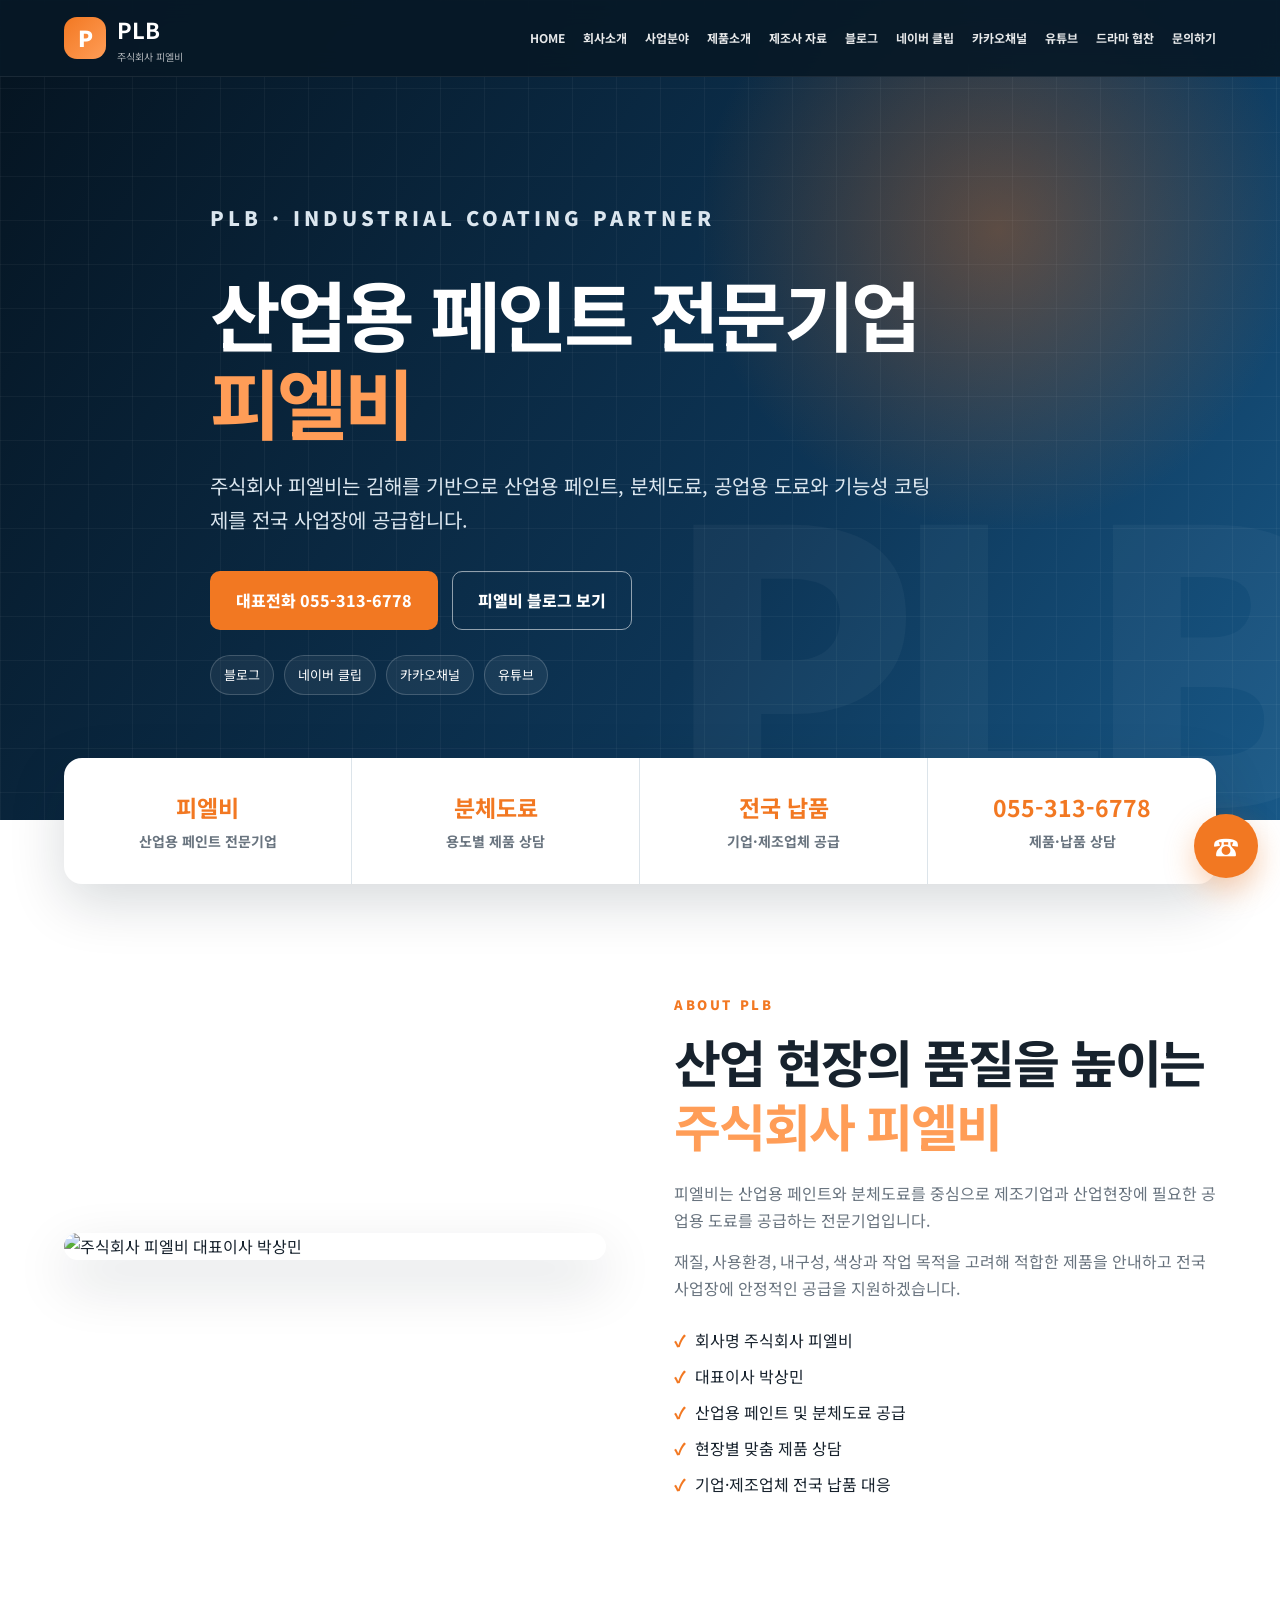
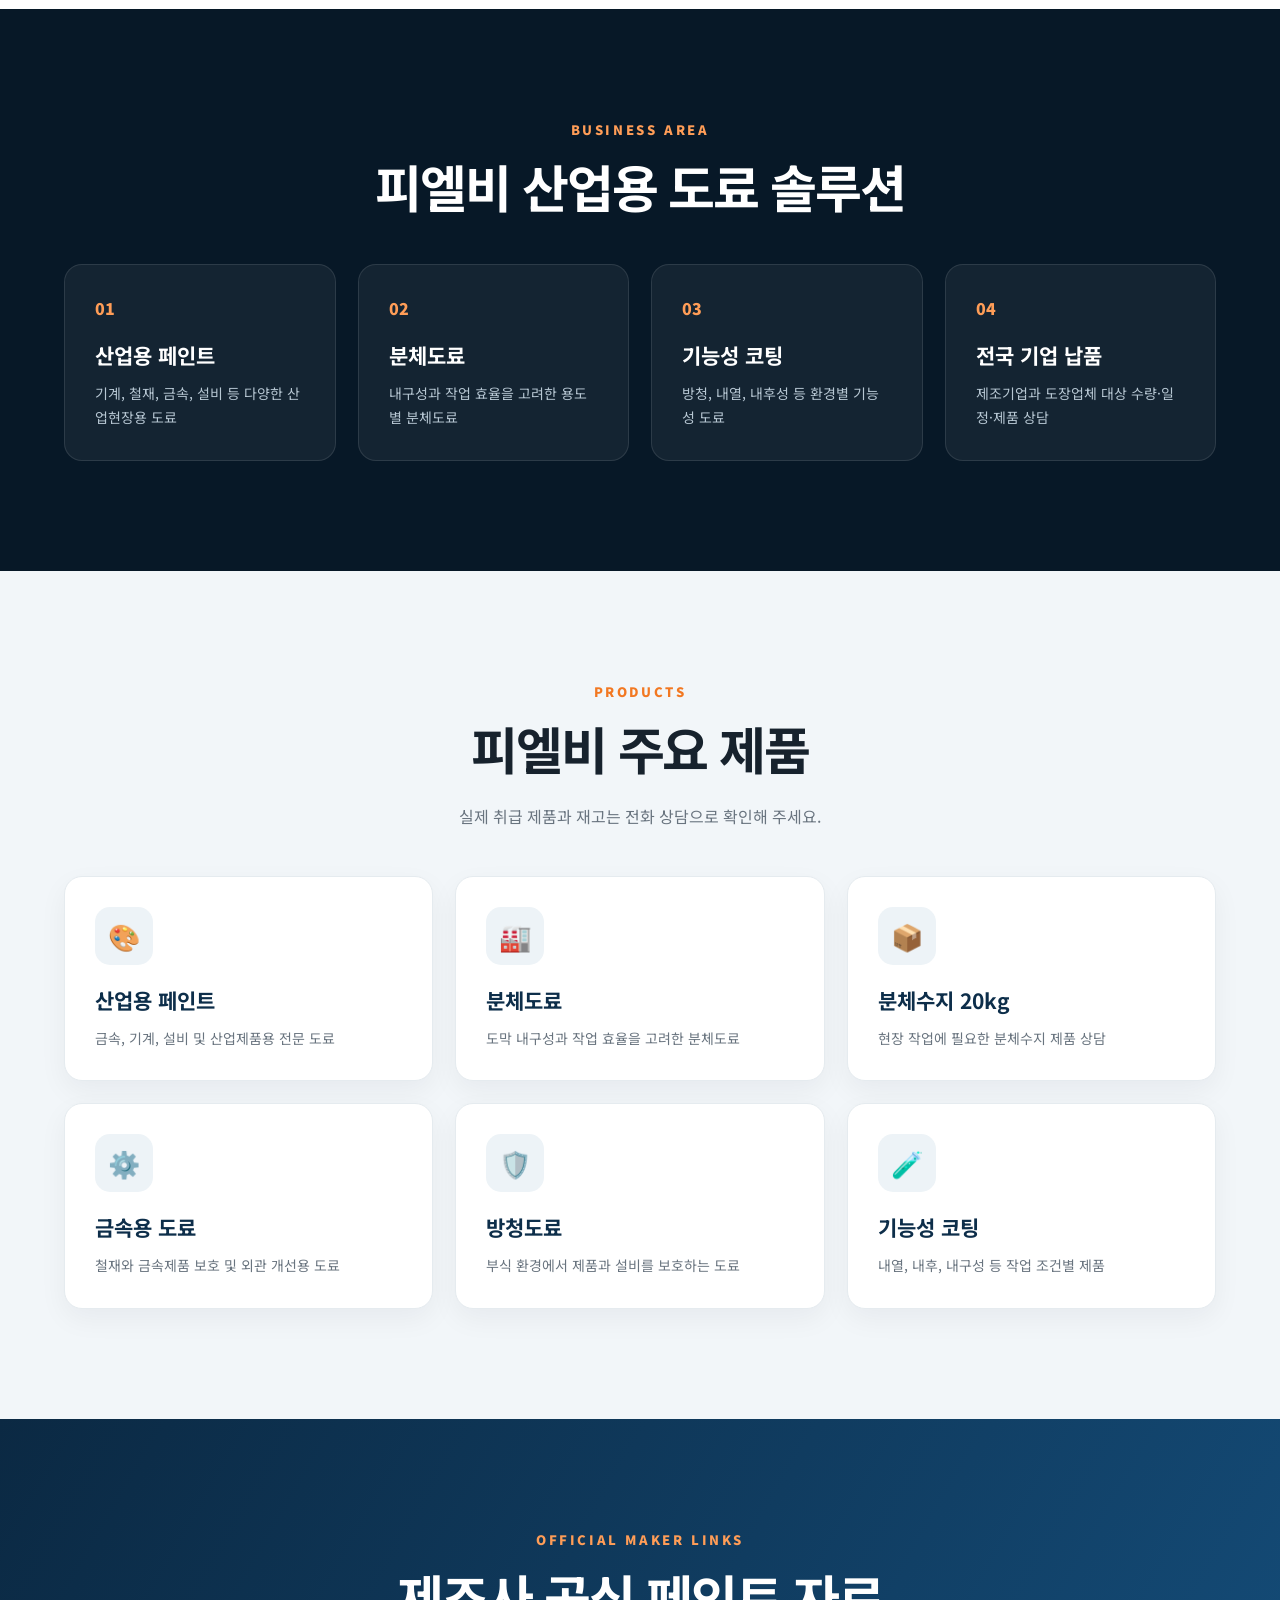
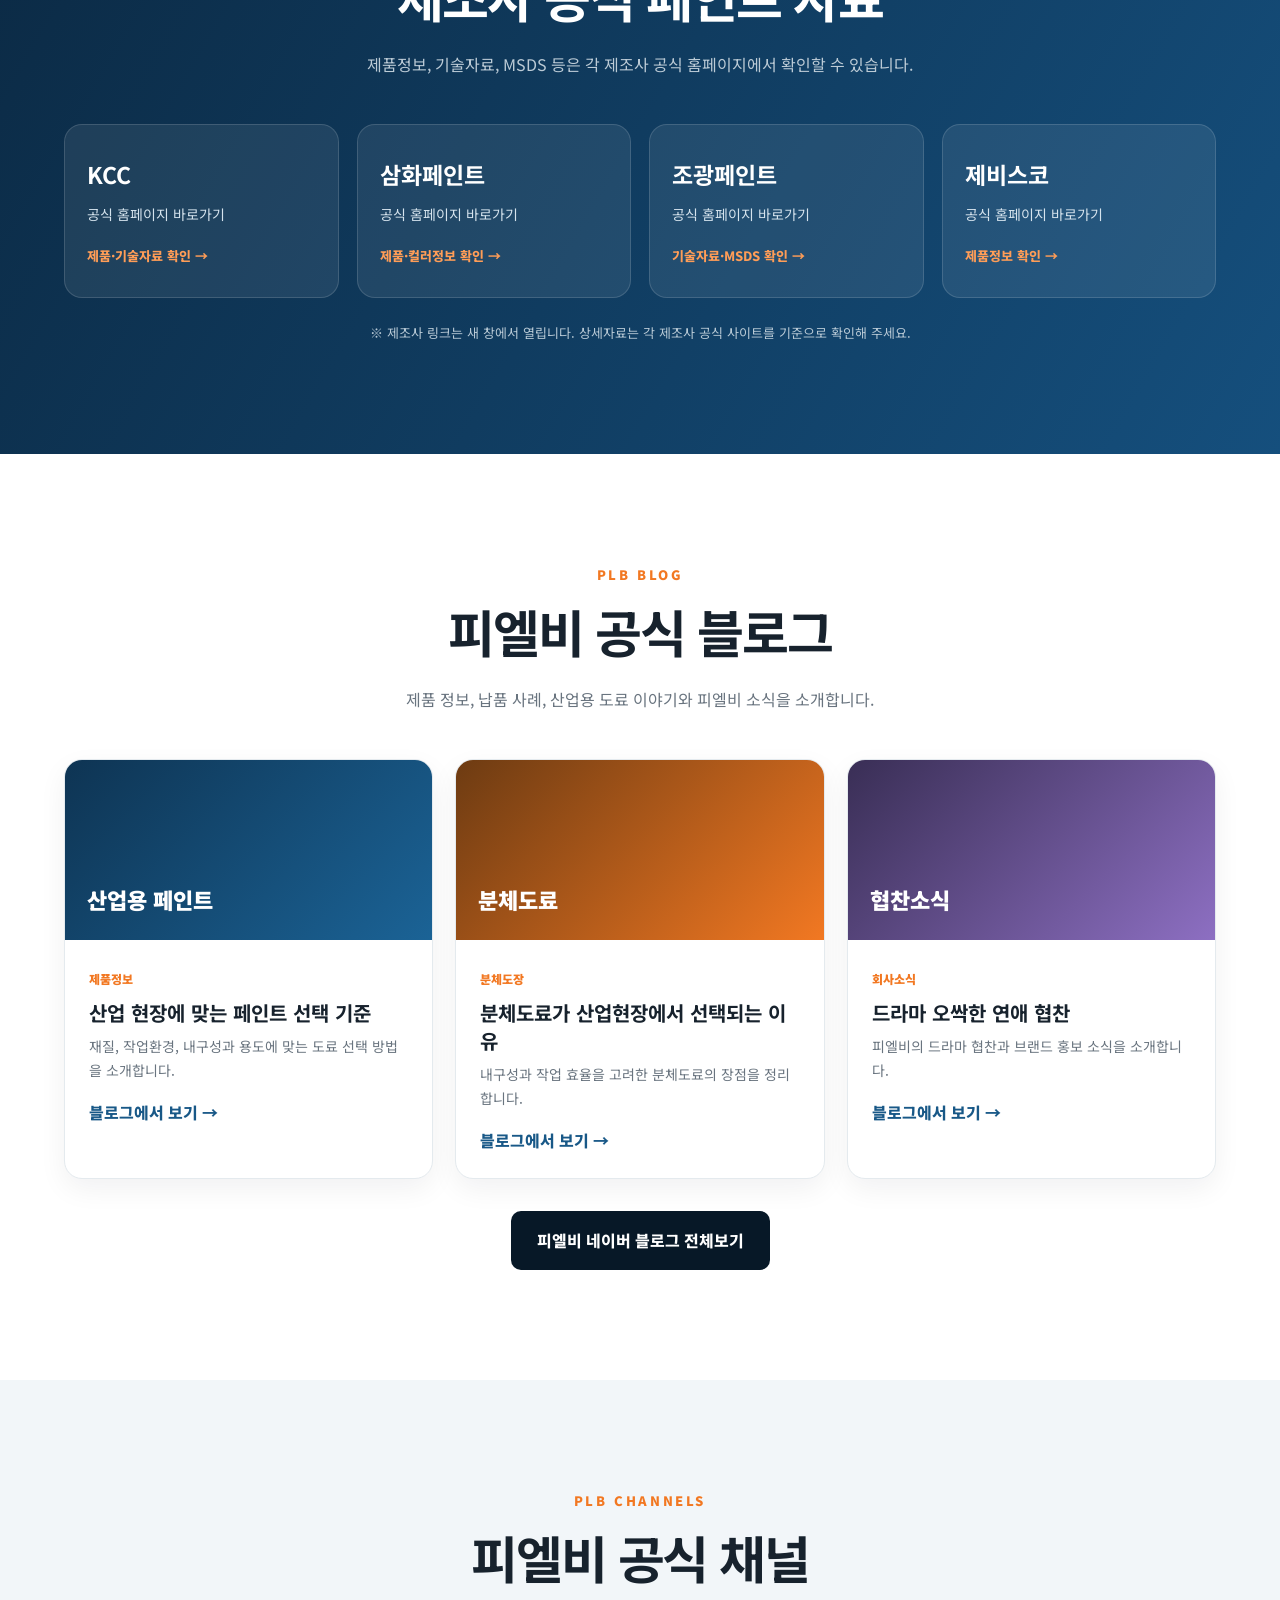
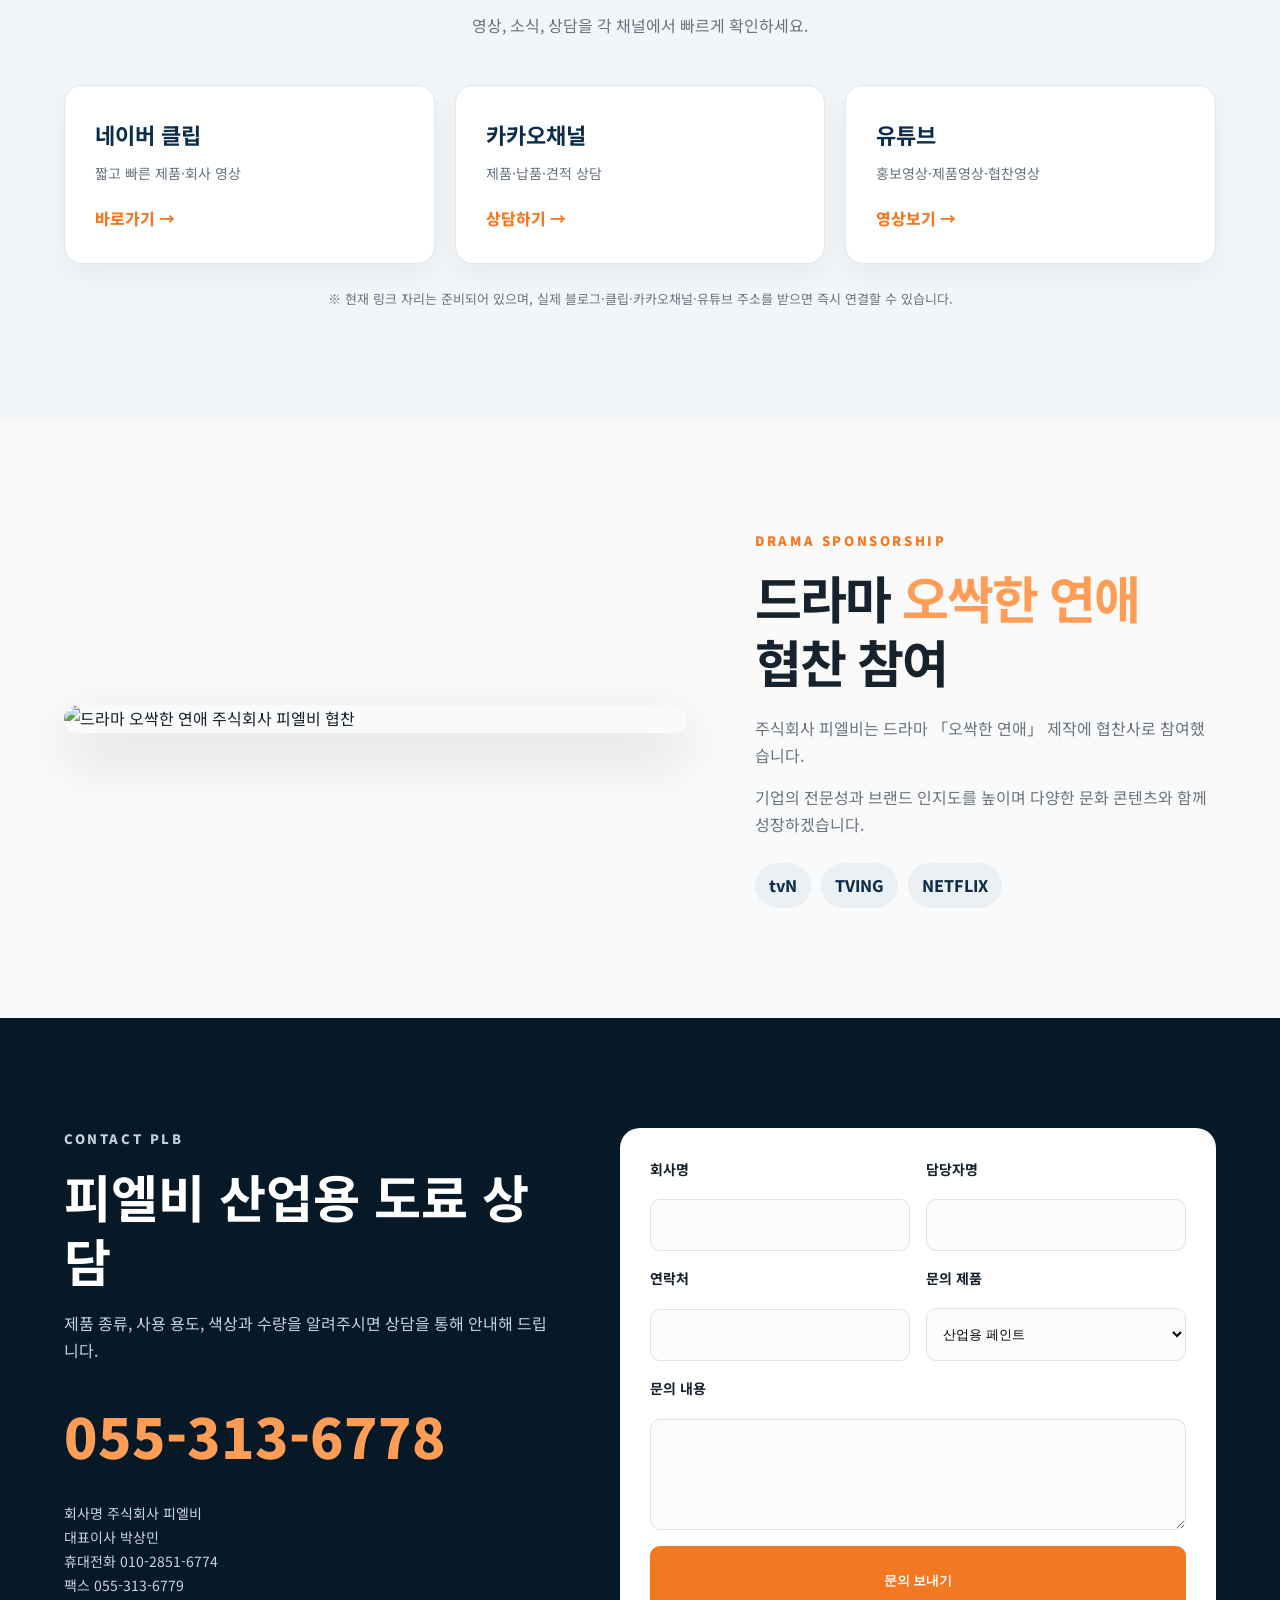
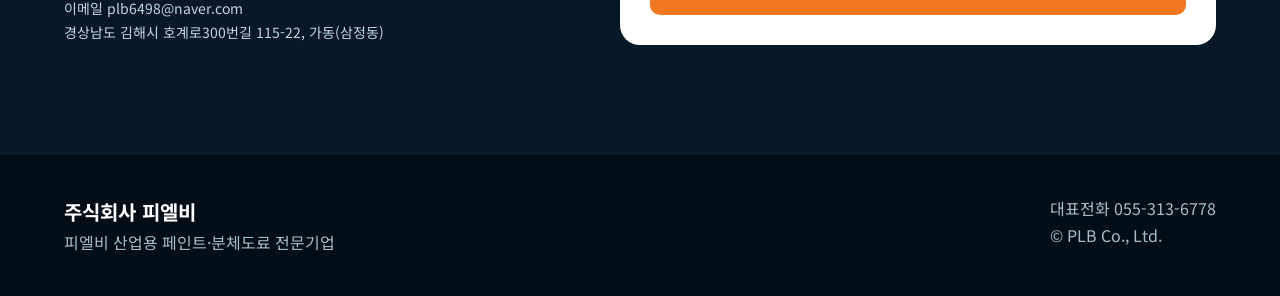
==== commit 7ecc12fd: "피엘비 단독 검색 SEO 강화" ====
--- a/index.html
+++ b/index.html
@@ -3,23 +3,49 @@
 <head>
   <meta charset="UTF-8">
   <meta name="viewport" content="width=device-width, initial-scale=1.0">
-  <meta name="description" content="피엘비 주식회사 공식 홈페이지. 산업용 페인트, 분체도료, 제조사 공식자료, 블로그, 네이버 클립, 카카오채널, 유튜브, 드라마 협찬 및 기업 납품 상담.">
-  <meta name="keywords" content="피엘비, PLB, 산업용페인트, 분체도료, 분체수지, KCC, 삼화페인트, 조광페인트, 제비스코, 오싹한연애">
-  <meta property="og:title" content="피엘비 주식회사 | 산업용 도료 전문기업">
-  <meta property="og:description" content="산업의 완성도를 높이는 도료 전문 파트너">
-  <meta property="og:image" content="assets/drama-sponsorship.png">
+  <meta name="robots" content="index,follow,max-image-preview:large">
+  <meta name="description" content="피엘비는 김해 산업용 페인트·분체도료 전문기업입니다. KCC, 삼화페인트, 조광페인트, 제비스코 공업용 도료와 기능성 코팅제를 전국 사업장에 납품합니다.">
+  <meta name="keywords" content="피엘비, 주식회사 피엘비, PLB, 피엘비 페인트, 김해 피엘비, 산업용 페인트, 분체도료, 공업용 도료, 분체수지, KCC, 삼화페인트, 조광페인트, 제비스코, 전국 납품">
+  <link rel="canonical" href="https://plbpaint.co.kr/">
+  <meta property="og:type" content="website">
+  <meta property="og:locale" content="ko_KR">
+  <meta property="og:site_name" content="피엘비">
+  <meta property="og:url" content="https://plbpaint.co.kr/">
+  <meta property="og:title" content="피엘비 | 산업용 페인트·분체도료 전국 납품 전문기업">
+  <meta property="og:description" content="주식회사 피엘비는 김해 산업용 페인트·분체도료 전문기업으로 공업용 도료와 기능성 코팅제를 전국에 납품합니다.">
+  <meta property="og:image" content="https://plbpaint.co.kr/assets/drama-sponsorship.png">
   <meta name="theme-color" content="#071827">
-  <title>피엘비 주식회사 | 산업용 도료 전문기업</title>
+  <title>피엘비 | 산업용 페인트·분체도료 전국 납품 전문기업</title>
   <link rel="stylesheet" href="style.css">
+  <script type="application/ld+json">
+  {
+    "@context": "https://schema.org",
+    "@type": "Organization",
+    "name": "주식회사 피엘비",
+    "alternateName": ["피엘비", "PLB", "피엘비 페인트"],
+    "url": "https://plbpaint.co.kr/",
+    "telephone": "+82-55-313-6778",
+    "email": "plb6498@naver.com",
+    "description": "김해 산업용 페인트·분체도료 전문기업. 공업용 도료와 기능성 코팅제 전국 납품.",
+    "address": {
+      "@type": "PostalAddress",
+      "streetAddress": "호계로300번길 115-22, 가동(삼정동)",
+      "addressLocality": "김해시",
+      "addressRegion": "경상남도",
+      "addressCountry": "KR"
+    },
+    "sameAs": ["https://blog.naver.com/plb6498"]
+  }
+  </script>
 </head>
 <body>
 <div class="scroll-progress" id="scrollProgress"></div>
 
 <header class="site-header">
   <div class="container nav-wrap">
-    <a class="logo" href="#home">
+    <a class="logo" href="#home" aria-label="피엘비 홈페이지">
       <span class="logo-mark">P</span>
-      <span><b>PLB</b><small>피엘비 주식회사</small></span>
+      <span><b>PLB</b><small>주식회사 피엘비</small></span>
     </a>
     <button class="menu-toggle" id="menuToggle" aria-label="메뉴 열기">☰</button>
     <nav class="main-nav" id="mainNav">
@@ -42,12 +68,12 @@
   <section class="hero" id="home">
     <div class="hero-overlay"></div>
     <div class="container hero-content reveal">
-      <p class="eyebrow">INDUSTRIAL COATING PARTNER</p>
-      <h1>산업의 완성도를 높이는<br><span>도료 전문 파트너</span></h1>
-      <p>산업용 페인트와 분체도료부터 기능성 코팅 솔루션까지, 피엘비가 현장에 필요한 제품을 제안합니다.</p>
+      <p class="eyebrow">PLB · INDUSTRIAL COATING PARTNER</p>
+      <h1>산업용 페인트 전문기업<br><span>피엘비</span></h1>
+      <p>주식회사 피엘비는 김해를 기반으로 산업용 페인트, 분체도료, 공업용 도료와 기능성 코팅제를 전국 사업장에 공급합니다.</p>
       <div class="hero-actions">
         <a class="btn primary" href="tel:0553136778">대표전화 055-313-6778</a>
-        <a class="btn ghost" href="#blog">최신 블로그 보기</a>
+        <a class="btn ghost" href="#blog">피엘비 블로그 보기</a>
       </div>
       <div class="channel-row">
         <a href="#blog">블로그</a>
@@ -60,26 +86,27 @@
 
   <section class="quick-stats">
     <div class="container stats-grid reveal">
-      <article><b>산업용</b><span>페인트 전문 공급</span></article>
+      <article><b>피엘비</b><span>산업용 페인트 전문기업</span></article>
       <article><b>분체도료</b><span>용도별 제품 상담</span></article>
-      <article><b>20kg</b><span>분체수지 제품</span></article>
+      <article><b>전국 납품</b><span>기업·제조업체 공급</span></article>
       <article><b>055-313-6778</b><span>제품·납품 상담</span></article>
     </div>
   </section>
 
   <section class="section" id="about">
     <div class="container split">
-      <div class="ceo-photo reveal"><img src="assets/ceo.jpg" alt="피엘비 대표이사 박상민"></div>
+      <div class="ceo-photo reveal"><img src="assets/ceo.jpg" alt="주식회사 피엘비 대표이사 박상민"></div>
       <div class="copy reveal">
-        <p class="eyebrow dark">CEO MESSAGE</p>
-        <h2>고객의 품질 경쟁력을 높이는<br><span>신뢰의 파트너</span></h2>
-        <p>피엘비는 산업용 페인트와 분체도료를 중심으로 제조기업과 산업현장에 필요한 도료 제품을 공급합니다.</p>
-        <p>재질, 사용환경, 내구성, 색상과 작업 목적을 고려해 적합한 제품을 안내하고 안정적인 공급을 지원하겠습니다.</p>
+        <p class="eyebrow dark">ABOUT PLB</p>
+        <h2>산업 현장의 품질을 높이는<br><span>주식회사 피엘비</span></h2>
+        <p>피엘비는 산업용 페인트와 분체도료를 중심으로 제조기업과 산업현장에 필요한 공업용 도료를 공급하는 전문기업입니다.</p>
+        <p>재질, 사용환경, 내구성, 색상과 작업 목적을 고려해 적합한 제품을 안내하고 전국 사업장에 안정적인 공급을 지원하겠습니다.</p>
         <ul class="checks">
+          <li>회사명 주식회사 피엘비</li>
           <li>대표이사 박상민</li>
           <li>산업용 페인트 및 분체도료 공급</li>
           <li>현장별 맞춤 제품 상담</li>
-          <li>기업·제조업체 납품 대응</li>
+          <li>기업·제조업체 전국 납품 대응</li>
         </ul>
       </div>
     </div>
@@ -89,13 +116,13 @@
     <div class="container">
       <div class="section-title reveal">
         <p class="eyebrow">BUSINESS AREA</p>
-        <h2>산업 현장을 위한 도료 솔루션</h2>
+        <h2>피엘비 산업용 도료 솔루션</h2>
       </div>
       <div class="cards four">
         <article class="dark-card reveal"><span>01</span><h3>산업용 페인트</h3><p>기계, 철재, 금속, 설비 등 다양한 산업현장용 도료</p></article>
         <article class="dark-card reveal"><span>02</span><h3>분체도료</h3><p>내구성과 작업 효율을 고려한 용도별 분체도료</p></article>
         <article class="dark-card reveal"><span>03</span><h3>기능성 코팅</h3><p>방청, 내열, 내후성 등 환경별 기능성 도료</p></article>
-        <article class="dark-card reveal"><span>04</span><h3>기업 납품</h3><p>제조기업과 도장업체 대상 수량·일정·제품 상담</p></article>
+        <article class="dark-card reveal"><span>04</span><h3>전국 기업 납품</h3><p>제조기업과 도장업체 대상 수량·일정·제품 상담</p></article>
       </div>
     </div>
   </section>
@@ -104,7 +131,7 @@
     <div class="container">
       <div class="section-title reveal">
         <p class="eyebrow dark">PRODUCTS</p>
-        <h2>주요 제품</h2>
+        <h2>피엘비 주요 제품</h2>
         <p>실제 취급 제품과 재고는 전화 상담으로 확인해 주세요.</p>
       </div>
       <div class="cards three">
@@ -139,24 +166,24 @@
     <div class="container">
       <div class="section-title reveal">
         <p class="eyebrow dark">PLB BLOG</p>
-        <h2>홈에서 바로 보는 PLB 블로그</h2>
-        <p>제품 정보, 납품 사례, 산업용 도료 이야기와 회사 소식을 소개합니다.</p>
+        <h2>피엘비 공식 블로그</h2>
+        <p>제품 정보, 납품 사례, 산업용 도료 이야기와 피엘비 소식을 소개합니다.</p>
       </div>
       <div class="blog-grid">
         <article class="blog-card reveal">
           <div class="blog-thumb">산업용 페인트</div>
-          <div class="blog-body"><span>제품정보</span><h3>산업 현장에 맞는 페인트 선택 기준</h3><p>재질, 작업환경, 내구성과 용도에 맞는 도료 선택 방법을 소개합니다.</p><a href="https://blog.naver.com/plb6498" target="_blank">블로그에서 보기 →</a></div>
+          <div class="blog-body"><span>제품정보</span><h3>산업 현장에 맞는 페인트 선택 기준</h3><p>재질, 작업환경, 내구성과 용도에 맞는 도료 선택 방법을 소개합니다.</p><a href="https://blog.naver.com/plb6498" target="_blank" rel="noopener noreferrer">블로그에서 보기 →</a></div>
         </article>
         <article class="blog-card reveal">
           <div class="blog-thumb alt">분체도료</div>
-          <div class="blog-body"><span>분체도장</span><h3>분체도료가 산업현장에서 선택되는 이유</h3><p>내구성과 작업 효율을 고려한 분체도료의 장점을 정리합니다.</p><a href="https://blog.naver.com/plb6498" target="_blank">블로그에서 보기 →</a></div>
+          <div class="blog-body"><span>분체도장</span><h3>분체도료가 산업현장에서 선택되는 이유</h3><p>내구성과 작업 효율을 고려한 분체도료의 장점을 정리합니다.</p><a href="https://blog.naver.com/plb6498" target="_blank" rel="noopener noreferrer">블로그에서 보기 →</a></div>
         </article>
         <article class="blog-card reveal">
           <div class="blog-thumb third">협찬소식</div>
-          <div class="blog-body"><span>회사소식</span><h3>드라마 오싹한 연애 협찬</h3><p>피엘비의 드라마 협찬과 브랜드 홍보 소식을 소개합니다.</p><a href="https://blog.naver.com/plb6498" target="_blank">블로그에서 보기 →</a></div>
+          <div class="blog-body"><span>회사소식</span><h3>드라마 오싹한 연애 협찬</h3><p>피엘비의 드라마 협찬과 브랜드 홍보 소식을 소개합니다.</p><a href="https://blog.naver.com/plb6498" target="_blank" rel="noopener noreferrer">블로그에서 보기 →</a></div>
         </article>
       </div>
-      <div class="center reveal"><a class="btn dark-btn" href="https://blog.naver.com/plb6498" target="_blank">PLB 네이버 블로그 전체보기</a></div>
+      <div class="center reveal"><a class="btn dark-btn" href="https://blog.naver.com/plb6498" target="_blank" rel="noopener noreferrer">피엘비 네이버 블로그 전체보기</a></div>
     </div>
   </section>
 
@@ -164,7 +191,7 @@
     <div class="container">
       <div class="section-title reveal">
         <p class="eyebrow dark">PLB CHANNELS</p>
-        <h2>PLB 공식 채널</h2>
+        <h2>피엘비 공식 채널</h2>
         <p>영상, 소식, 상담을 각 채널에서 빠르게 확인하세요.</p>
       </div>
       <div class="channel-grid reveal">
@@ -178,11 +205,11 @@
 
   <section class="section sponsorship" id="sponsorship">
     <div class="container split sponsorship-grid">
-      <div class="sponsor-image reveal"><img src="assets/drama-sponsorship.png" alt="드라마 오싹한 연애 피엘비 협찬"></div>
+      <div class="sponsor-image reveal"><img src="assets/drama-sponsorship.png" alt="드라마 오싹한 연애 주식회사 피엘비 협찬"></div>
       <div class="copy reveal">
         <p class="eyebrow dark">DRAMA SPONSORSHIP</p>
         <h2>드라마 <span>오싹한 연애</span><br>협찬 참여</h2>
-        <p>피엘비 주식회사는 드라마 「오싹한 연애」 제작에 협찬사로 참여했습니다.</p>
+        <p>주식회사 피엘비는 드라마 「오싹한 연애」 제작에 협찬사로 참여했습니다.</p>
         <p>기업의 전문성과 브랜드 인지도를 높이며 다양한 문화 콘텐츠와 함께 성장하겠습니다.</p>
         <div class="broadcast-tags"><span>tvN</span><span>TVING</span><span>NETFLIX</span></div>
       </div>
@@ -192,11 +219,12 @@
   <section class="contact" id="contact">
     <div class="container contact-grid">
       <div class="contact-copy reveal">
-        <p class="eyebrow">CONTACT</p>
-        <h2>산업용 도료가 필요하신가요?</h2>
+        <p class="eyebrow">CONTACT PLB</p>
+        <h2>피엘비 산업용 도료 상담</h2>
         <p>제품 종류, 사용 용도, 색상과 수량을 알려주시면 상담을 통해 안내해 드립니다.</p>
         <a class="phone" href="tel:0553136778">055-313-6778</a>
         <div class="company-info">
+          <p>회사명 주식회사 피엘비</p>
           <p>대표이사 박상민</p>
           <p>휴대전화 010-2851-6774</p>
           <p>팩스 055-313-6779</p>
@@ -227,12 +255,12 @@
 
 <footer>
   <div class="container footer-wrap">
-    <div><b>주식회사 피엘비</b><p>산업용 페인트·분체도료 전문기업</p></div>
+    <div><b>주식회사 피엘비</b><p>피엘비 산업용 페인트·분체도료 전문기업</p></div>
     <div><p>대표전화 055-313-6778</p><p>© PLB Co., Ltd.</p></div>
   </div>
 </footer>
 
-<a class="floating-call" href="tel:0553136778" aria-label="전화상담">☎</a>
+<a class="floating-call" href="tel:0553136778" aria-label="피엘비 전화상담">☎</a>
 <script src="script.js"></script>
 </body>
-</html>
+</html>
